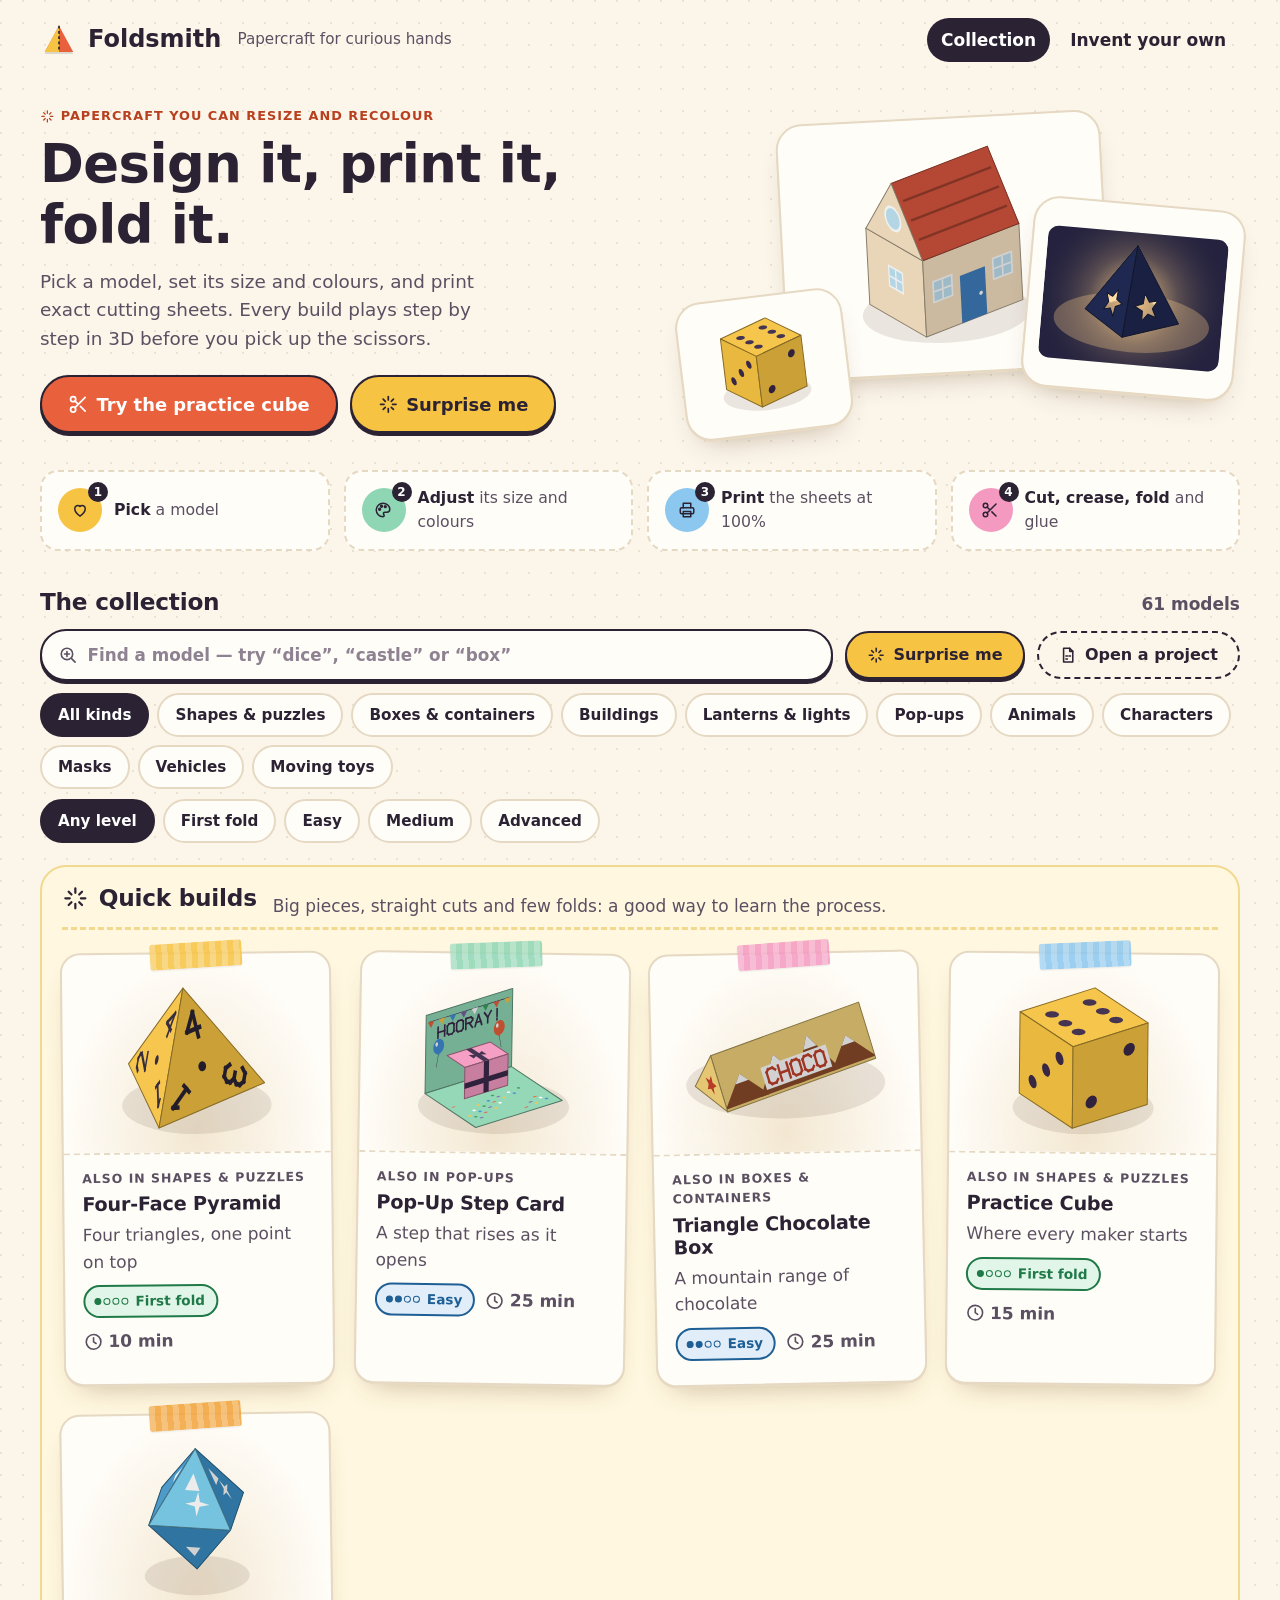
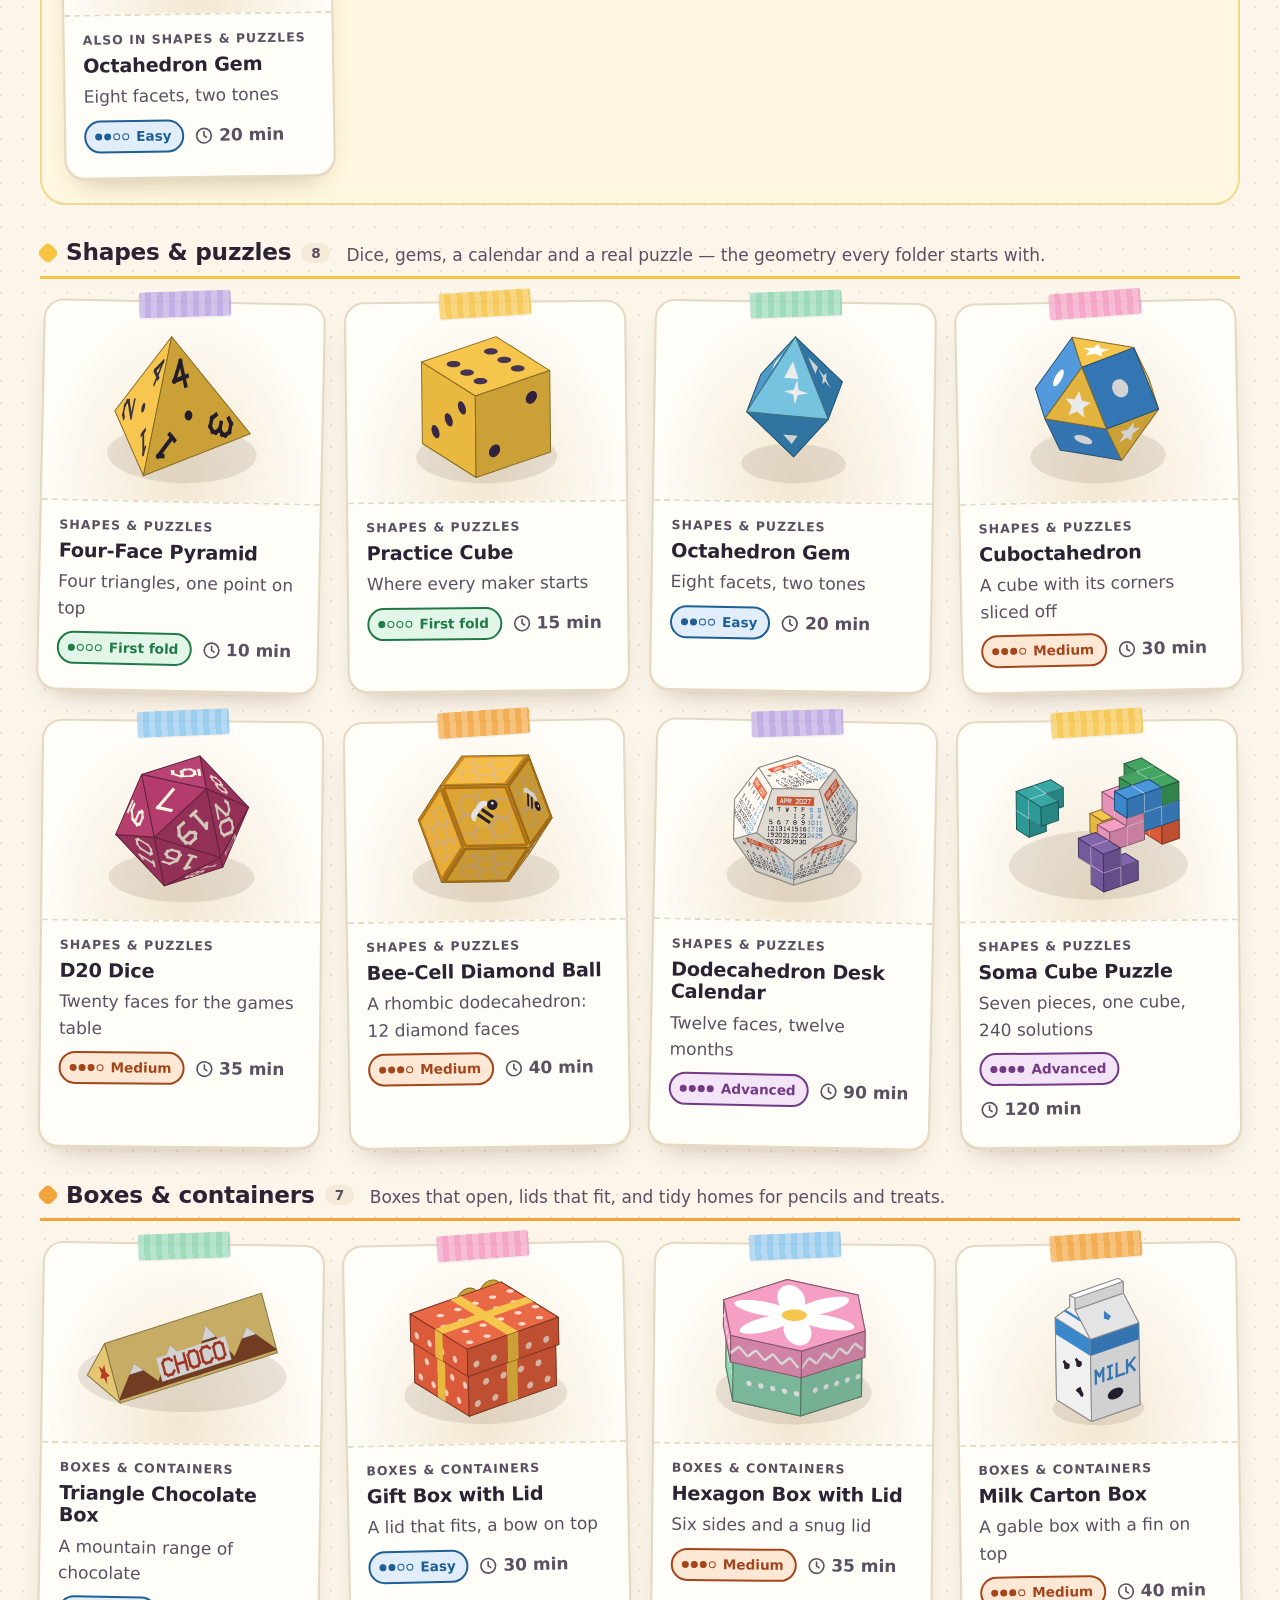
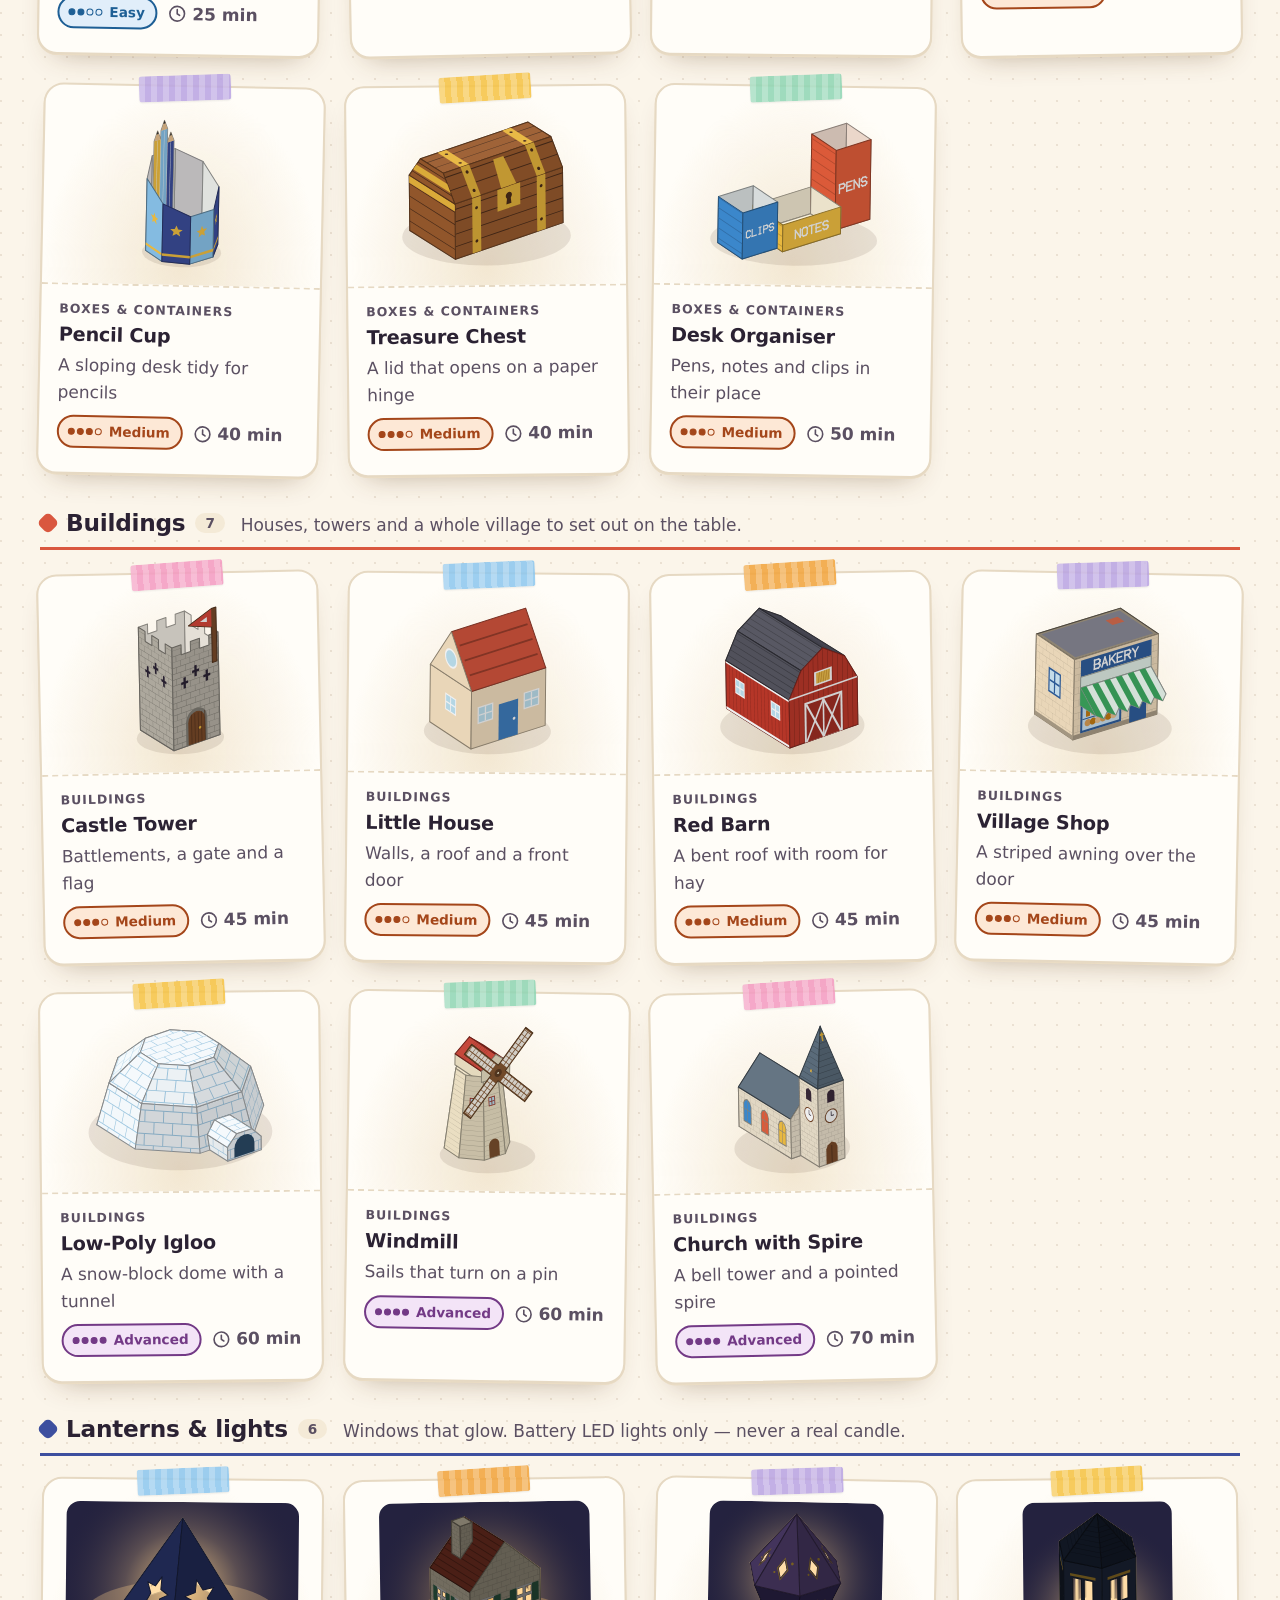
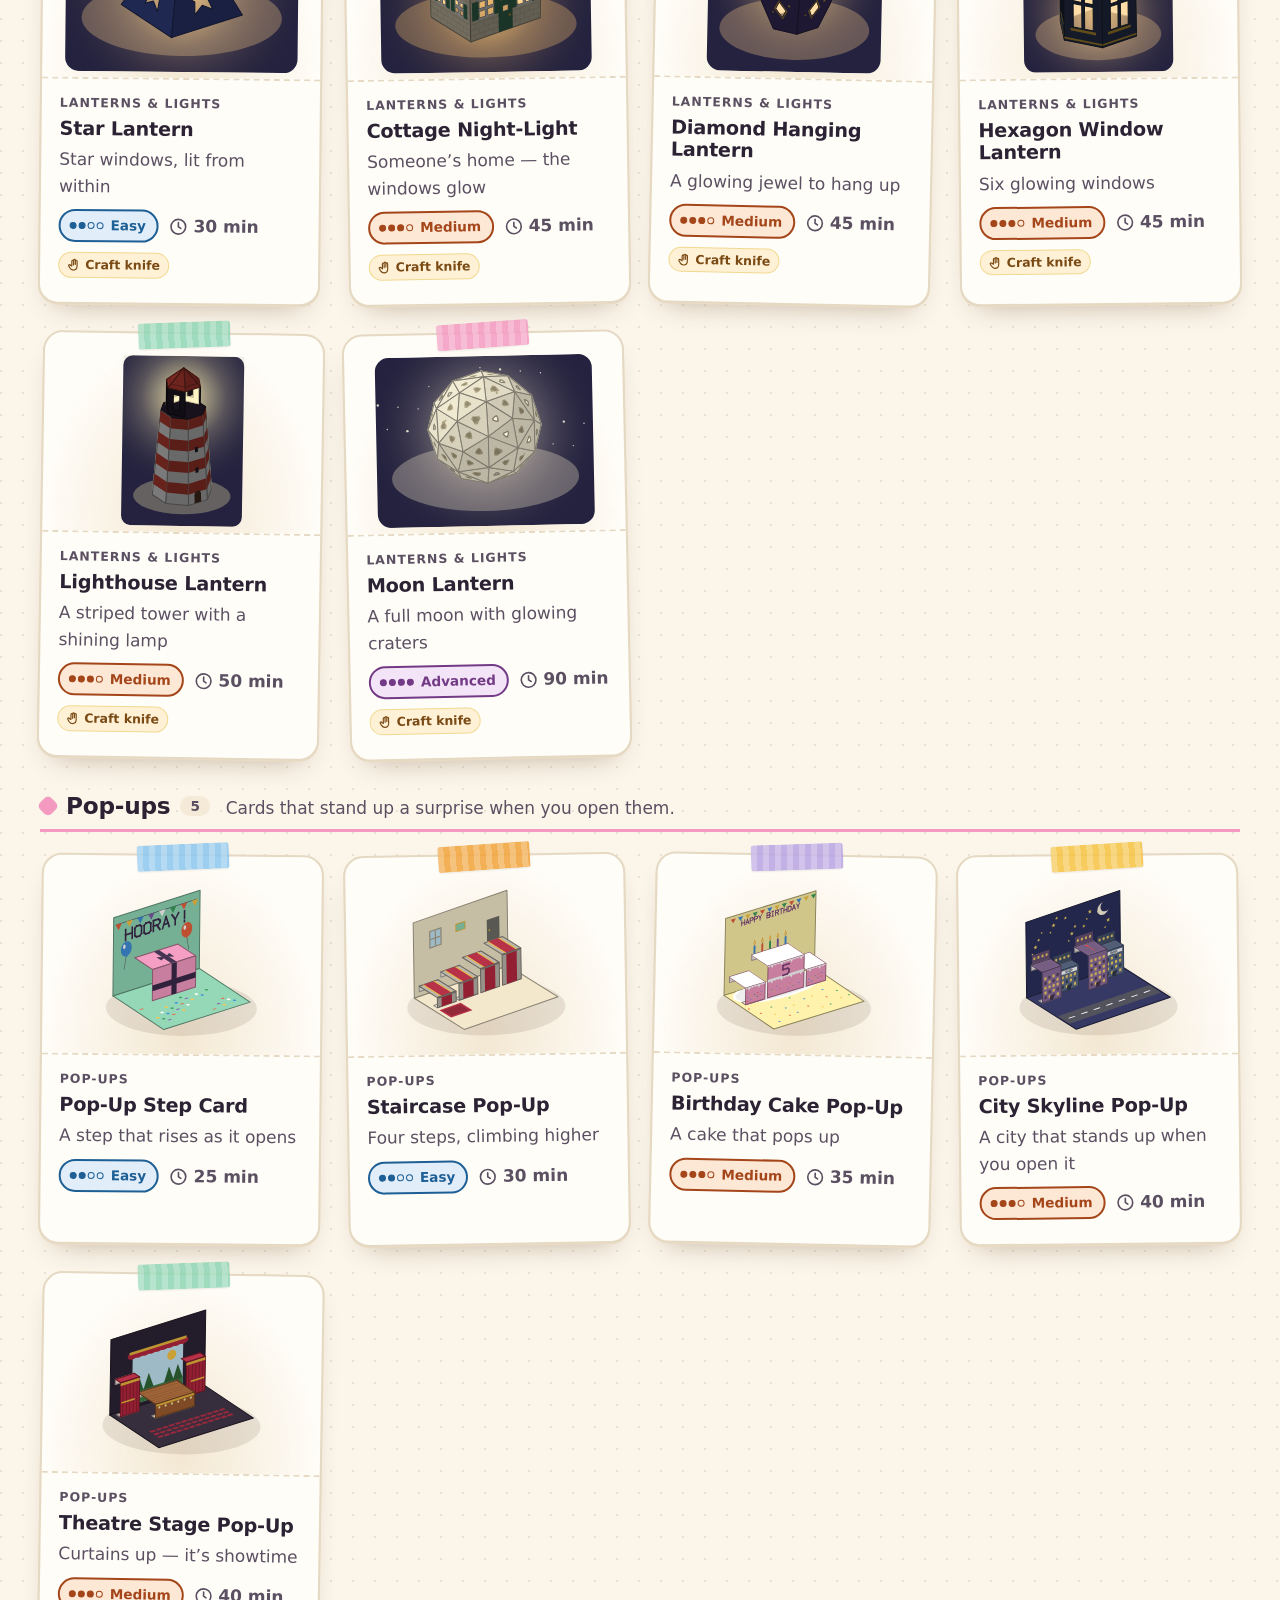
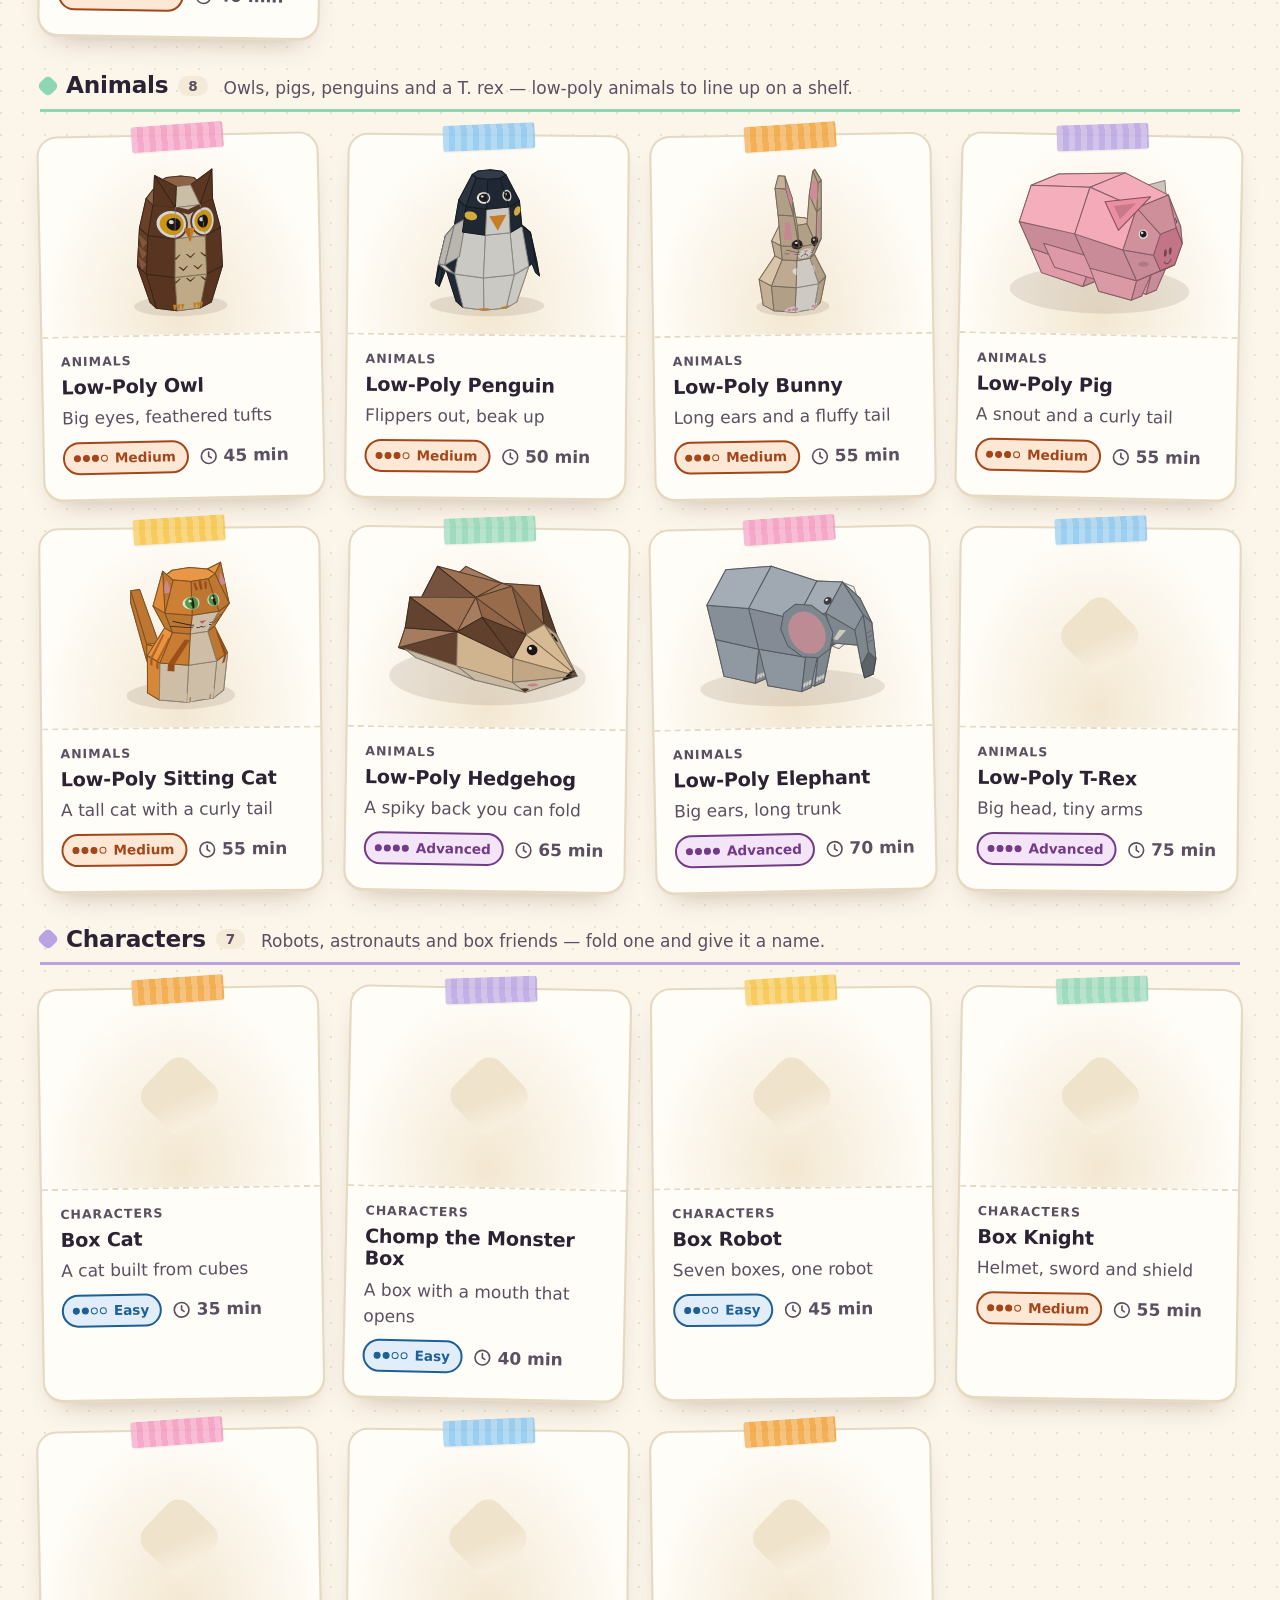
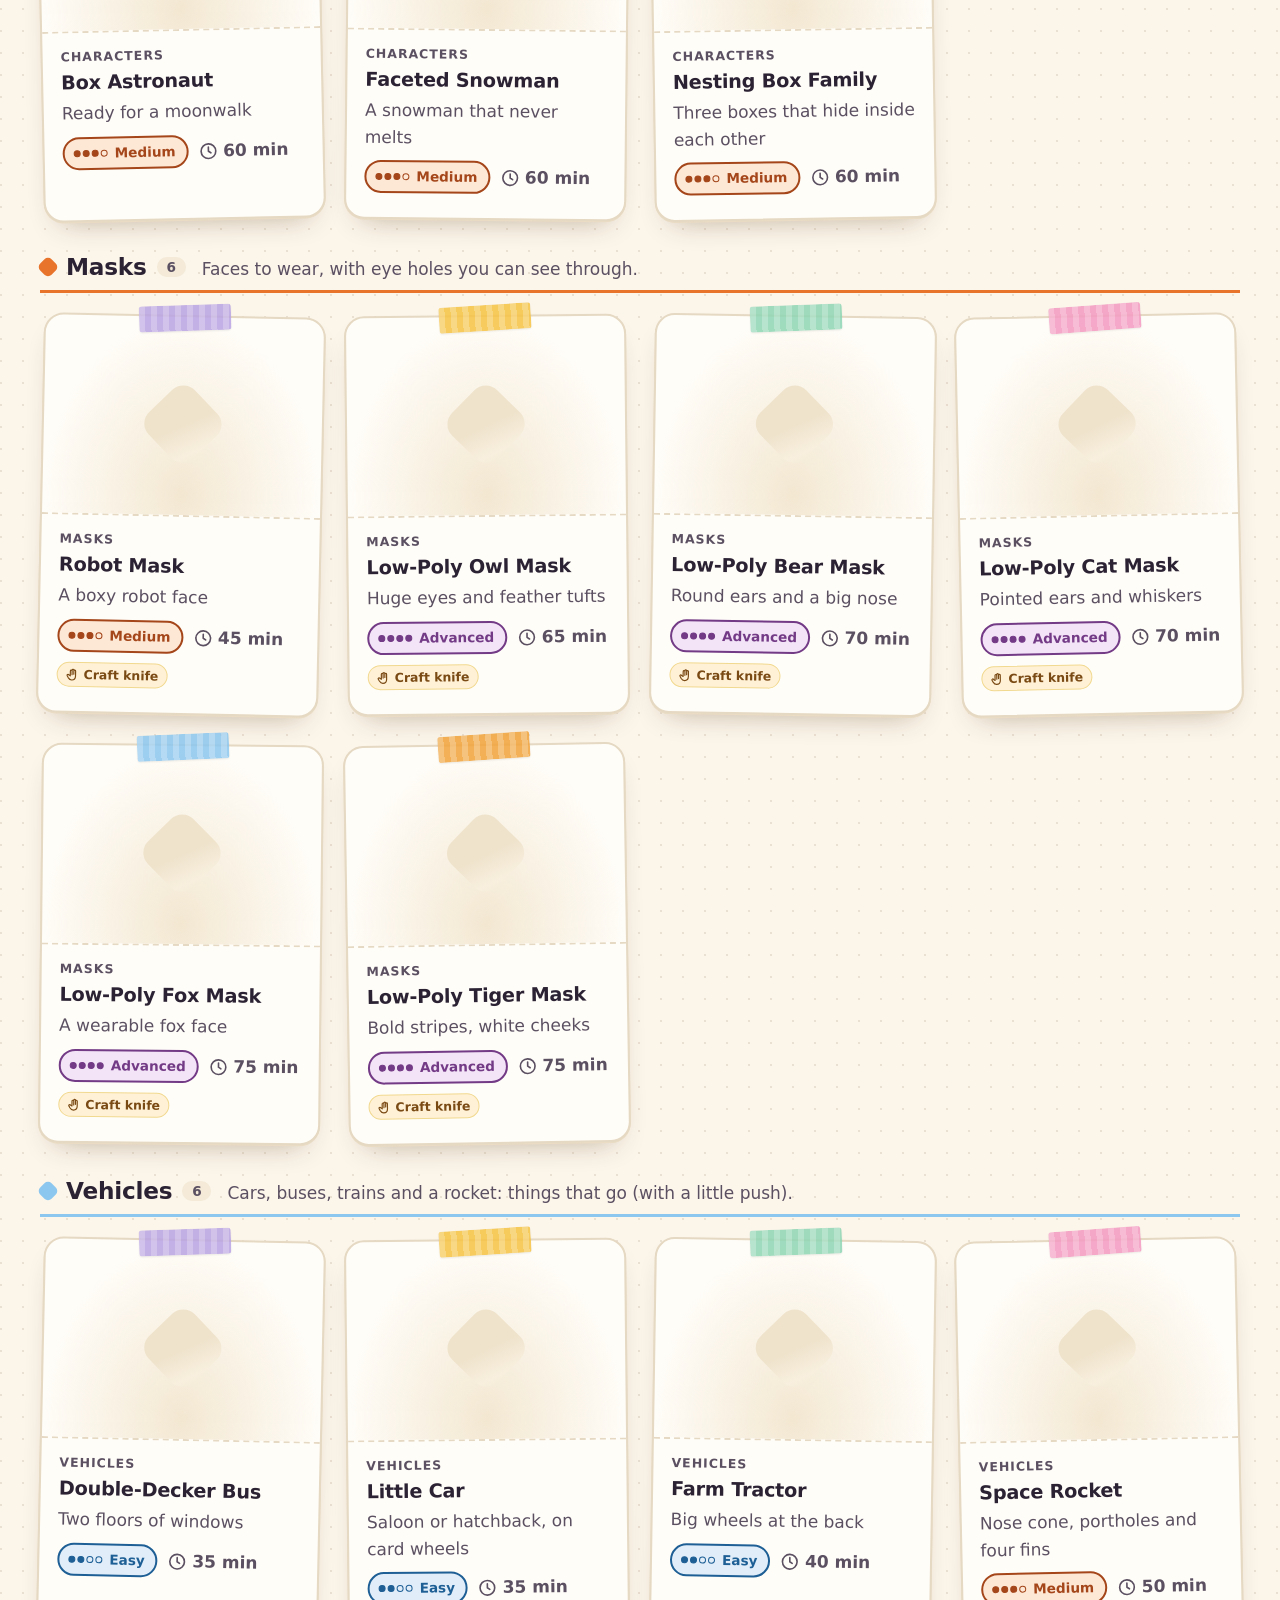
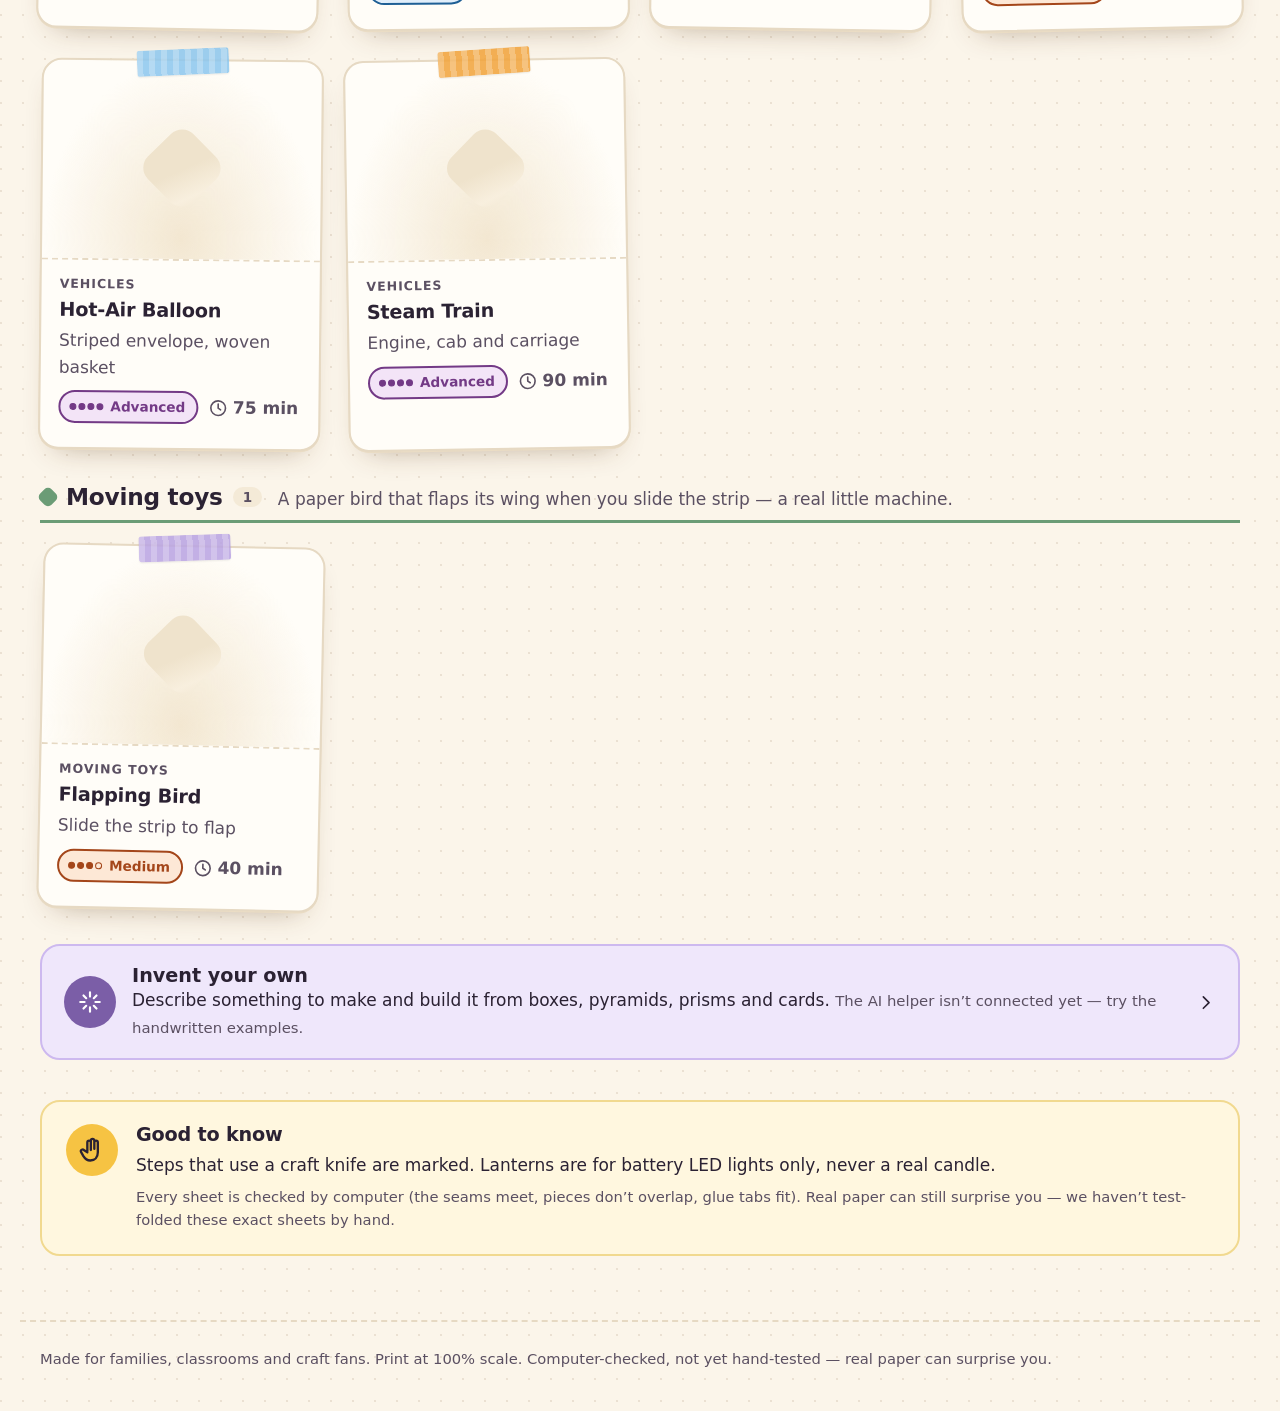
==== foldsmith/index.html @ 287472f6 "[Codex] Publish studio site (status refresh) 2026-09-26T07:10Z Built static files only: hub, read-on" ====
<!doctype html>
<html lang="en">
  <head>
    <meta charset="utf-8" />
    <meta name="viewport" content="width=device-width, initial-scale=1" />
    <meta name="description" content="Foldsmith: pick a papercraft model, make it yours, watch it fold up in 3D, then print, cut, fold and glue." />
    <meta name="theme-color" content="#fbf5ea" />
    <title>Foldsmith · Papercraft for curious hands</title>
    <link rel="icon" href="data:image/svg+xml,%3Csvg xmlns='http://www.w3.org/2000/svg' viewBox='0 0 32 32'%3E%3Cpath d='M4 26 16 4l12 22z' fill='%23e8603c'/%3E%3Cpath d='M16 4v22L4 26z' fill='%23f6c343'/%3E%3C/svg%3E" />
    <script type="module" crossorigin src="./assets/index-DP_TNp-_.js"></script>
    <link rel="stylesheet" crossorigin href="./assets/index-CxnnfFWY.css">
  </head>
  <body>
    <a class="skip-link" href="#main">Skip to content</a>
    <header class="site-header">
      <a class="brand" href="#/" aria-label="Foldsmith home">
        <svg class="brand-mark" viewBox="0 0 32 32" aria-hidden="true"><path d="M4 26 16 4l12 22z" fill="#e8603c"/><path d="M16 4v22L4 26z" fill="#f6c343"/><path d="M16 4v22" stroke="#2b2233" stroke-width="1.4" stroke-dasharray="2.4 2"/></svg>
        <span>Foldsmith</span>
      </a>
      <p class="brand-tag">Papercraft for curious hands</p>
      <nav class="site-nav" aria-label="Main">
        <a href="#/">Collection</a>
        <a href="#/design">Invent your own</a>
      </nav>
    </header>
    <div id="app"></div>
    <footer class="site-footer">
      <p>Made for families, classrooms and craft fans. Print at 100% scale. Computer-checked, not yet hand-tested — real paper can surprise you.</p>
    </footer>
  </body>
</html>
---- foldsmith/assets/index-CxnnfFWY.css ----
:root{--paper: #fbf5ea;--paper-2: #f4ead7;--card: #fffdf8;--ink: #2b2233;--ink-soft: #5b5062;--line: #e6d9c3;--tomato: #e8603c;--tomato-ink: #b8401f;--sun: #f6c343;--mint: #8fd6b4;--sky: #8cc7ef;--grape: #7b5ea7;--mat: #3f8a6c;--radius: 20px;--shadow: 0 1px 0 #eadcc4, 0 14px 30px -18px rgba(90, 55, 20, .45);--display: "Nunito", "Baloo 2", "Fredoka", ui-rounded, "Segoe UI Rounded", "Arial Rounded MT Bold", "Ubuntu", "Segoe UI", system-ui, sans-serif;--body: "Nunito", ui-rounded, "Segoe UI", "Ubuntu", "Lato", system-ui, sans-serif;color-scheme:light}*{box-sizing:border-box}html{-webkit-text-size-adjust:100%}body{margin:0;font-family:var(--body);font-size:17px;line-height:1.55;color:var(--ink);background-color:var(--paper);background-image:radial-gradient(circle at 1px 1px,rgba(120,90,50,.13) 1px,transparent 0);background-size:22px 22px}h1,h2,h3{font-family:var(--display);line-height:1.15;margin:0;letter-spacing:-.01em}h1{font-size:clamp(2rem,4.6vw,3.3rem);font-weight:900}h2{font-size:1.45rem;font-weight:800}h3{font-size:1.2rem;font-weight:800}p{margin:0}a{color:var(--tomato-ink)}.icon{width:1.15em;height:1.15em;flex:none;vertical-align:-.2em}.sr-only{position:absolute;width:1px;height:1px;overflow:hidden;clip:rect(0 0 0 0);white-space:nowrap}:focus-visible{outline:3px solid var(--tomato);outline-offset:3px;border-radius:10px}h1:focus{outline:none}.skip-link{position:absolute;left:12px;top:-60px;background:var(--ink);color:#fff;padding:10px 16px;border-radius:12px;z-index:10}.skip-link:focus{top:12px}.site-header{display:flex;align-items:center;gap:16px;max-width:1240px;margin:0 auto;padding:18px 20px 6px}.brand{display:inline-flex;align-items:center;gap:10px;font-family:var(--display);font-weight:900;font-size:1.5rem;color:var(--ink);text-decoration:none}.brand-mark{width:38px;height:38px;filter:drop-shadow(0 2px 0 rgba(0,0,0,.12));transition:transform .3s}.brand:hover .brand-mark{transform:rotate(-8deg)}.brand-tag{color:var(--ink-soft);font-size:.95rem}.site-footer{max-width:1240px;margin:40px auto 0;padding:26px 20px 40px;color:var(--ink-soft);font-size:.92rem;border-top:2px dashed var(--line)}main{max-width:1240px;margin:0 auto;padding:8px 20px 24px}.eyebrow{display:inline-flex;align-items:center;gap:6px;font-weight:800;color:var(--tomato-ink);text-transform:uppercase;letter-spacing:.08em;font-size:.8rem;margin-bottom:8px}.lede{font-size:1.15rem;color:var(--ink-soft);max-width:40ch;margin-top:12px}.button{display:inline-flex;align-items:center;justify-content:center;gap:8px;min-height:48px;padding:10px 20px;border-radius:999px;border:2px solid var(--ink);background:var(--card);color:var(--ink);font:800 1rem var(--display);text-decoration:none;cursor:pointer;box-shadow:0 3px 0 var(--ink);transition:transform .12s,box-shadow .12s,background .2s}.button:hover:not(:disabled){transform:translateY(-1px);box-shadow:0 4px 0 var(--ink)}.button:active:not(:disabled){transform:translateY(2px);box-shadow:0 1px 0 var(--ink)}.button.primary{background:var(--tomato);color:#fff}.button.big{min-height:58px;padding:12px 26px;font-size:1.12rem;margin-top:22px}.button.small{min-height:40px;padding:6px 14px;font-size:.9rem;box-shadow:0 2px 0 var(--ink)}.button.ghost{border-style:dashed;box-shadow:none;background:transparent}.button:disabled{opacity:.5;cursor:not-allowed;box-shadow:none}.round{width:48px;height:48px;border-radius:50%;border:2px solid var(--ink);background:var(--card);color:var(--ink);display:inline-grid;place-items:center;cursor:pointer;box-shadow:0 2px 0 var(--ink)}.round .icon{width:22px;height:22px}.round:hover{background:#fff5dc}.pill-btn{min-height:48px;padding:8px 16px;border-radius:999px;border:2px solid var(--ink);background:var(--sun);font:800 .95rem var(--display);color:var(--ink);display:inline-flex;gap:8px;align-items:center;cursor:pointer;box-shadow:0 2px 0 var(--ink)}.pill-btn[aria-pressed=true]{background:#2b2848;color:#ffe39a;border-color:#ffe39a;box-shadow:0 0 18px #ffd27899}.badge{display:inline-flex;align-items:center;gap:7px;padding:4px 11px 4px 9px;border-radius:999px;font-weight:800;font-size:.85rem;border:2px solid currentColor;background:#fff}.badge .dots{display:inline-flex;gap:2px}.badge .dots i{width:7px;height:7px;border-radius:50%;border:1.5px solid currentColor}.badge .dots i.on{background:currentColor}.diff-first-fold{color:#1f7a48;background:#e2f5e9}.diff-easy{color:#1e5f95;background:#e1eefa}.diff-medium{color:#a4461a;background:#fde8d6}.diff-hard{color:#733a86;background:#f3e4f7}.tag{display:inline-block;padding:2px 10px;border-radius:999px;background:var(--sun);font-weight:800;font-size:.8rem}.hero{display:grid;grid-template-columns:1.1fr 1fr;gap:24px;align-items:center;padding:28px 0 10px}.hero-art{position:relative;height:330px}.hero-thumb{position:absolute;background:var(--card);border-radius:26px;box-shadow:var(--shadow);padding:14px;border:2px solid var(--line)}.hero-thumb svg{width:100%;height:100%;display:block}.hero-thumb.a{width:58%;height:78%;left:18%;top:4%;transform:rotate(-3deg);z-index:2}.hero-thumb.b{width:38%;height:58%;right:0;top:30%;transform:rotate(5deg);z-index:3}.hero-thumb.c{width:30%;height:42%;left:0;bottom:0;transform:rotate(-7deg);z-index:3}@media(hover:hover)and (prefers-reduced-motion:no-preference){.hero-thumb{transition:transform .4s cubic-bezier(.3,1.6,.5,1)}.hero-art:hover .hero-thumb.a{transform:rotate(-1deg) translateY(-6px)}.hero-art:hover .hero-thumb.b{transform:rotate(9deg) translateY(-4px)}.hero-art:hover .hero-thumb.c{transform:rotate(-11deg) translateY(-4px)}}.how{list-style:none;display:grid;grid-template-columns:repeat(4,1fr);gap:14px;padding:0;margin:26px 0 38px;counter-reset:how}.how li{counter-increment:how;display:flex;align-items:center;gap:12px;background:var(--card);border:2px dashed var(--line);border-radius:18px;padding:14px 16px;font-size:.98rem;color:var(--ink-soft)}.how b{color:var(--ink);font-family:var(--display)}.how-icon{display:grid;place-items:center;width:44px;height:44px;border-radius:50%;background:var(--sun);color:var(--ink);flex:none;position:relative}.how-icon:after{content:counter(how);position:absolute;top:-6px;right:-6px;width:20px;height:20px;border-radius:50%;background:var(--ink);color:#fff;font:800 .75rem/20px var(--display);text-align:center}.how li:nth-child(2) .how-icon{background:var(--mint)}.how li:nth-child(3) .how-icon{background:var(--sky)}.how li:nth-child(4) .how-icon{background:#f49ac1}.models-head{display:flex;align-items:baseline;justify-content:space-between;gap:12px;margin-bottom:12px}.count{color:var(--ink-soft);font-weight:700}.filters{display:grid;gap:10px;margin-bottom:22px}.chip-row{display:flex;flex-wrap:wrap;gap:8px}.chip{min-height:44px;padding:8px 16px;border-radius:999px;border:2px solid var(--line);background:var(--card);color:var(--ink);font:700 .95rem var(--body);cursor:pointer}.chip:hover{border-color:var(--ink-soft)}.chip.on{background:var(--ink);border-color:var(--ink);color:#fff}.grid{list-style:none;padding:0;margin:0;display:grid;grid-template-columns:repeat(auto-fill,minmax(260px,1fr));gap:28px 24px}.empty{grid-column:1 / -1;padding:30px;text-align:center;color:var(--ink-soft);background:var(--card);border-radius:var(--radius);border:2px dashed var(--line)}.model-card{position:relative;display:flex;flex-direction:column;height:100%;background:var(--card);border-radius:var(--radius);border:2px solid var(--line);box-shadow:var(--shadow);color:inherit;text-decoration:none;transform:rotate(var(--tilt, 0deg));transition:transform .25s cubic-bezier(.3,1.5,.5,1),box-shadow .25s}.model-card:hover,.model-card:focus-visible{transform:rotate(0) translateY(-6px);box-shadow:0 1px #eadcc4,0 22px 36px -18px #5a371480}.tape{position:absolute;top:-12px;left:50%;width:92px;height:26px;transform:translate(-50%) rotate(-3deg);background:var(--tape);opacity:.85;border-radius:3px;box-shadow:0 1px 2px #00000014;background-image:repeating-linear-gradient(90deg,rgba(255,255,255,.25) 0 6px,transparent 6px 12px)}.thumb{height:200px;padding:22px 18px 6px;border-bottom:2px dashed var(--line);background:radial-gradient(ellipse at 50% 90%,#f3e7d1 0,transparent 70%);border-radius:var(--radius) var(--radius) 0 0}.thumb svg{width:100%;height:100%;display:block}.card-body{padding:14px 18px 18px;display:grid;gap:6px}.family{font-size:.78rem;font-weight:800;text-transform:uppercase;letter-spacing:.08em;color:var(--ink-soft)}.tagline{color:var(--ink-soft)}.meta{display:flex;flex-wrap:wrap;align-items:center;gap:10px;margin-top:4px}.minutes{display:inline-flex;align-items:center;gap:5px;font-weight:700;color:var(--ink-soft)}.facts{font-size:.85rem;color:var(--ink-soft)}.ribbon{position:absolute;top:14px;right:-8px;display:inline-flex;gap:6px;align-items:center;background:var(--grape);color:#fff;font:800 .8rem var(--display);padding:6px 12px;border-radius:8px 0 0 8px;box-shadow:0 3px #563f7b}.ribbon:after{content:"";position:absolute;right:0;bottom:-8px;border-left:8px solid #3e2c5a;border-bottom:8px solid transparent}.model-card.is-soon .thumb{filter:saturate(.8)}.safety,.maker-notes{display:flex;gap:18px;align-items:flex-start;margin-top:40px;padding:22px 24px;background:#fff7df;border:2px solid #f1d98f;border-radius:var(--radius)}.safety h2,.maker-notes h2{font-size:1.2rem;margin-bottom:6px}.safety p+p,.maker-notes p+p{margin-top:8px}.safety-icon,.note-icon{display:grid;place-items:center;width:52px;height:52px;border-radius:50%;background:var(--sun);flex:none}.safety-icon .icon,.note-icon .icon{width:28px;height:28px}.fine{font-size:.92rem;color:var(--ink-soft)}.crumbs{margin:6px 0 10px}.back-link{display:inline-flex;align-items:center;gap:6px;min-height:44px;font-weight:800;color:var(--ink);text-decoration:none;padding:6px 14px 6px 8px;border-radius:999px}.back-link:hover{background:var(--paper-2)}.model-head{margin-bottom:16px}.model-page h1{font-size:clamp(1.9rem,3.6vw,2.7rem)}.model-page .lede{font-size:1.05rem;margin-top:8px}.model-head .lede{max-width:62ch}.facts{list-style:none}.model-head .facts{display:flex;flex-wrap:wrap;gap:10px 18px;padding:0;margin:14px 0 0;align-items:center}.fact{display:inline-flex;align-items:center;gap:6px;font-weight:700;color:var(--ink-soft);font-size:.95rem}.soon-banner{display:flex;gap:14px;align-items:flex-start;padding:16px 20px;border-radius:16px;background:#efe7fb;border:2px solid #cdb9ef;margin-bottom:18px}.soon-banner .icon{width:28px;height:28px;color:var(--grape)}.workbench{display:grid;grid-template-columns:minmax(0,1.65fr) minmax(300px,1fr);gap:22px;align-items:start}.stage-card{background:var(--card);border-radius:26px;border:2px solid var(--line);box-shadow:var(--shadow);overflow:hidden}.stage{position:relative;height:clamp(300px,40vw,440px);background:radial-gradient(ellipse at 50% 30%,#fff6e4,#f3e3c6 70%,#ead6b2);transition:background .6s}.stage canvas{position:absolute;inset:0;width:100%;height:100%;display:block;opacity:0;transition:opacity .4s;cursor:grab;touch-action:none}.stage.ready canvas{opacity:1}.stage canvas:active{cursor:grabbing}.stage.is-night{background:radial-gradient(ellipse at 50% 40%,#33305a,#1a1830 75%)}.stage-art{position:absolute;inset:20px;display:grid;place-items:center}.stage-art svg{width:100%;height:100%}.stage-note{position:absolute;bottom:10px;left:0;right:0;text-align:center;font-size:.9rem;color:var(--ink-soft)}.stage-tools{position:absolute;top:14px;right:14px;display:flex;flex-wrap:wrap;gap:8px;justify-content:flex-end;z-index:2;max-width:calc(100% - 28px)}.assembly{display:flex;align-items:center;gap:16px;padding:16px 20px 14px;border-top:2px dashed var(--line)}.round.play{width:58px;height:58px;background:var(--tomato);color:#fff}.round.play .icon{width:24px;height:24px}.assembly-track{flex:1;min-width:0}.assembly-label{display:flex;justify-content:space-between;gap:10px;font:800 1.05rem var(--display)}#progress-words{color:var(--tomato-ink);font-size:.95rem}.range-ends{display:flex;justify-content:space-between;font-size:.8rem;color:var(--ink-soft);font-weight:700}input[type=range]{-webkit-appearance:none;appearance:none;width:100%;height:34px;background:transparent;margin:2px 0;cursor:pointer}input[type=range]::-webkit-slider-runnable-track{height:12px;border-radius:999px;background:repeating-linear-gradient(90deg,#eadcc4 0 8px,#f4ead7 8px 12px);border:2px solid #d8c7a8}input[type=range]::-moz-range-track{height:12px;border-radius:999px;background:#eadcc4;border:2px solid #d8c7a8}input[type=range]::-webkit-slider-thumb{-webkit-appearance:none;width:30px;height:30px;margin-top:-11px;border-radius:50%;background:var(--sun);border:3px solid var(--ink);box-shadow:0 2px 0 var(--ink)}input[type=range]::-moz-range-thumb{width:26px;height:26px;border-radius:50%;background:var(--sun);border:3px solid var(--ink)}input[type=range]:focus-visible{outline:none}input[type=range]:focus-visible::-webkit-slider-thumb{box-shadow:0 0 0 4px #e8603c73}input[type=range]:focus-visible::-moz-range-thumb{box-shadow:0 0 0 4px #e8603c73}.panel{background:var(--card);border:2px solid var(--line);border-radius:26px;padding:20px 20px 22px;box-shadow:var(--shadow)}.panel h2{display:flex;align-items:center;gap:8px;margin-bottom:8px}.field{border:0;padding:0;margin:0}.field+.field,.field+.button{margin-top:16px}.field legend,.field-head label{font-weight:800;font-family:var(--display);padding:0;display:inline-flex;align-items:center;gap:6px}.field-head{display:flex;justify-content:space-between;align-items:baseline}.field-head output{font:900 1.1rem var(--display);color:var(--tomato-ink);background:#fff1e8;padding:0 10px;border-radius:999px}.slider-row{display:flex;align-items:center;gap:8px}.step-btn{width:40px;height:40px;flex:none;border-radius:50%;border:2px solid var(--ink);background:var(--card);font:900 1.3rem/1 var(--display);color:var(--ink);cursor:pointer}.step-btn:hover{background:#fff5dc}.help{font-size:.88rem;color:var(--ink-soft)}.seg{display:flex;flex-wrap:wrap;gap:8px;margin-top:6px}.seg.stack{flex-direction:column}.seg-opt{position:relative}.seg-opt input{position:absolute;opacity:0;inset:0;cursor:pointer;margin:0}.seg-opt span{display:inline-flex;flex-direction:column;justify-content:center;min-height:44px;padding:8px 16px;border-radius:14px;border:2px solid var(--line);background:var(--card);font-weight:800;cursor:pointer}.seg-opt small{font-weight:600;color:var(--ink-soft);font-size:.8rem}.seg-opt input:checked+span{background:var(--ink);border-color:var(--ink);color:#fff}.seg-opt input:checked+span small{color:#e8dff0}.seg-opt input:focus-visible+span{outline:3px solid var(--tomato);outline-offset:2px}.seg-opt.is-disabled span{opacity:.55;border-style:dashed;cursor:not-allowed}.palettes{display:grid;grid-template-columns:repeat(auto-fill,minmax(118px,1fr));gap:8px;margin-top:8px}.palette{display:flex;align-items:center;gap:8px;min-height:48px;padding:6px 10px;border-radius:14px;border:2px solid var(--line);background:var(--card);font:800 .92rem var(--body);color:var(--ink);cursor:pointer;text-align:left}.palette.on{border-color:var(--ink);box-shadow:0 2px 0 var(--ink)}.swatches{display:inline-flex}.swatches i{width:18px;height:26px;border:1.5px solid rgba(0,0,0,.25);margin-left:-5px;border-radius:6px}.swatches i:first-child{margin-left:0}.roles{display:flex;flex-wrap:wrap;gap:10px;margin-top:12px}.role{display:inline-flex;align-items:center;gap:6px;font-size:.9rem;font-weight:700;color:var(--ink-soft)}.role input[type=color]{width:44px;height:44px;padding:3px;border-radius:12px;border:2px solid var(--line);background:var(--card);cursor:pointer}.reset{margin-top:18px;width:100%}.status{min-height:1.5em;margin-top:12px;font-weight:700;color:var(--mat)}.section-head{display:flex;align-items:center;gap:12px;margin:44px 0 16px}.section-head h2{display:flex;align-items:center;gap:10px}.kit-list{color:var(--ink-soft)}.sheet-layout{display:grid;grid-template-columns:minmax(0,1.4fr) minmax(260px,1fr);gap:24px;align-items:start}.sheet-frame{position:relative;background:#d9ccb4;border-radius:22px;padding:22px;box-shadow:inset 0 2px 8px #00000014}.sheet-svg{display:block;width:100%;height:auto;max-height:720px;filter:drop-shadow(0 6px 12px rgba(80,50,20,.22))}.sheet-svg .page{fill:#fffefb}.sheet-svg .page.too-big{fill:#fffefb;stroke:#e8603c;stroke-width:1;stroke-dasharray:4 3}.sheet-svg .margin{fill:none;stroke:#e7ddcb;stroke-width:.4;stroke-dasharray:2 2}.sheet-svg .cut{stroke:#2b2233;stroke-width:.45;fill:none;stroke-linejoin:round}.sheet-svg .mountain{stroke:#b8452f;stroke-width:.4;stroke-dasharray:5 1 .5 1 .5 1;fill:none}.sheet-svg .valley{stroke:#2f5f9e;stroke-width:.4;stroke-dasharray:1.5 1.5;fill:none}.sheet-svg .tab{stroke:none}.sheet-svg .glue-patch{fill:#ffffff80;stroke:#9a8a70;stroke-width:.3;stroke-dasharray:1 1}.sheet-svg .seam text{font:800 3.3px var(--display);fill:#2b2233}.sheet-svg .scalebar path{stroke:#2b2233;stroke-width:.35;fill:none}.sheet-svg .scalebar text{font:700 3px var(--body);fill:#5b5062}.preview-stamp{position:absolute;top:14px;left:14px;transform:rotate(-6deg);font:900 .85rem var(--display);letter-spacing:.12em;text-transform:uppercase;color:var(--tomato-ink);border:2.5px solid var(--tomato-ink);padding:2px 10px;border-radius:8px;background:#ffffffbf}.legend{list-style:none;padding:0;margin:18px 0 0;display:grid;gap:8px;font-size:.93rem}.legend li{display:flex;align-items:center;gap:10px}.legend svg{width:44px;height:10px;flex:none}.legend .cut{stroke:#2b2233;stroke-width:2.2}.legend .mountain{stroke:#b8452f;stroke-width:2;stroke-dasharray:15 3 1.5 3 1.5 3}.legend .valley{stroke:#2f5f9e;stroke-width:2;stroke-dasharray:4.5 4.5}.seam-chip{display:inline-block;min-width:2.4em;text-align:center;padding:1px 8px;border-radius:999px;border:2px solid #b9a78f;background:#fffdf8;font:800 .85rem var(--display)}.sheet-note{display:flex;gap:8px;margin-top:14px;color:var(--ink-soft)}.checks,.issues{list-style:none;padding:0;margin:18px 0 0;display:grid;gap:8px}.checks li,.issues li{display:flex;gap:10px;align-items:flex-start;padding:10px 14px;border-radius:14px;background:var(--card);border:2px solid var(--line)}.checks li.ok .icon{color:#1f7a48}.checks li.bad,.issues li.error{border-color:#f0b2a0;background:#fff1ec}.checks li.honest{color:var(--ink-soft);border-style:dashed}.print-bar{display:flex;flex-wrap:wrap;gap:12px;align-items:center;margin-top:20px;padding:18px;border-radius:20px;background:var(--paper-2)}.export-why{flex-basis:100%;color:var(--ink-soft);font-size:.95rem}.sheet-soon{display:flex;gap:14px;align-items:center;padding:26px;border-radius:20px;border:2px dashed #cdb9ef;background:#f7f2fd;color:var(--ink-soft)}.sheet-soon .icon{width:30px;height:30px;color:var(--grape)}.steps{list-style:none;padding:0;margin:0;display:grid;gap:16px}.step{display:grid;grid-template-columns:200px minmax(0,1fr);gap:20px;align-items:center;background:var(--card);border:2px solid var(--line);border-radius:22px;padding:14px 20px 14px 14px}.step-art{height:160px;border-radius:16px;background:radial-gradient(ellipse at 50% 85%,#efe1c6 0,#faf3e6 70%);display:grid;place-items:center;padding:8px;overflow:hidden}.step-art svg{width:100%;height:100%}.step-art>.mini-sheet,.step-art>svg,.step-art>.step-pic,.step-pic>svg{width:100%;height:100%}.mini-sheet svg{width:100%;height:100%;max-height:none;filter:none;display:block}.step-placeholder{color:#cdb9ef}.step-placeholder .icon{width:64px;height:64px}.step-kicker{display:flex;flex-wrap:wrap;align-items:center;gap:10px;margin-bottom:6px}.step-num{display:grid;place-items:center;width:38px;height:38px;border-radius:50%;background:var(--ink);color:#fff;font:900 1.1rem var(--display)}.step-action{display:inline-flex;align-items:center;gap:6px;font:800 1.05rem var(--display)}.step[data-action=cut] .step-action{color:#a4461a}.step[data-action=glue] .step-action{color:#1e5f95}.step[data-action=check] .step-action{color:#1f7a48}.blade{display:inline-flex;align-items:center;gap:5px;padding:3px 10px;border-radius:999px;background:var(--sun);font-weight:800;font-size:.82rem}.step-text{font-size:1.06rem}.step-seams{display:flex;flex-wrap:wrap;align-items:center;gap:6px;margin-top:8px;font-size:.9rem;color:var(--ink-soft)}.play-step{margin-top:10px}.step-safety{display:block;margin-top:6px;font-size:.9rem;color:var(--ink-soft)}.step.is-current{border-color:var(--tomato);box-shadow:0 0 0 3px #fbd7c9}.step-nav{display:flex;align-items:center;gap:6px;flex:none}.round.nav{width:42px;height:42px}.step-ticks{list-style:none;position:relative;height:12px;margin:4px 0 0;padding:0}.step-ticks .tick{position:absolute;top:2px;height:8px;border-radius:4px;background:var(--line);box-shadow:inset -2px 0 0 var(--card);cursor:pointer}.step-ticks .tick:hover{background:#f1c9b5}.step-ticks .tick.is-current{background:var(--tomato)}.now-step{margin:8px 0 0;min-height:2.9em;font-size:.95rem;color:var(--ink-soft);line-height:1.45}.now-step b{color:var(--ink);margin-right:6px;font-family:var(--display)}@media(max-width:960px){.workbench,.sheet-layout,.hero{grid-template-columns:1fr}.hero-art{height:260px}.how{grid-template-columns:repeat(2,1fr)}}@media(max-width:560px){body{font-size:16px}main{padding:6px 14px 20px}.site-header{padding:14px 14px 4px}.brand-tag{display:none}.how{grid-template-columns:1fr}.hero-art{height:210px}.grid{grid-template-columns:1fr}.step{grid-template-columns:1fr;padding:12px}.step-art{height:180px}.stage{height:340px}.stage-tools .round{width:44px;height:44px}.assembly{padding:12px 14px}.sheet-frame{padding:12px}.safety,.maker-notes{flex-direction:column}}@media(prefers-reduced-motion:reduce){*,*:before,*:after{transition:none!important;animation:none!important;scroll-behavior:auto!important}.model-card{transform:none}}.sheet-main{min-width:0}.sheets{display:grid;grid-template-columns:repeat(auto-fill,minmax(240px,1fr));gap:18px;background:#d9ccb4;border-radius:22px;padding:20px;box-shadow:inset 0 2px 8px #00000014}.sheet-page{margin:0}.sheet-paper{background:#fff;box-shadow:0 8px 18px -8px #50321473;transform:rotate(-.6deg)}.sheet-page:nth-child(2n) .sheet-paper{transform:rotate(.7deg)}.sheet-paper svg{display:block;width:100%;height:auto}.sheet-page figcaption{text-align:center;font-weight:800;font-family:var(--display);margin-top:8px;color:#5b4636}.sheet-frame.too-big .sheet-svg .page{stroke:var(--tomato);stroke-width:1;stroke-dasharray:4 3}.issues-box{margin-top:18px;padding:16px;border-radius:18px;background:#fff1ec;border:2px solid #f0b2a0}.issues-box .issues{margin:0}.issues-box .issues li{background:transparent;border:0;padding:4px 0}.fixes{display:flex;flex-wrap:wrap;gap:10px;margin-top:10px}.field.has-issue{background:#fff1ec;border-radius:14px;box-shadow:0 0 0 6px #fff1ec,0 0 0 8px #f0b2a0}.field-label{display:block;font-weight:800;font-family:var(--display);margin-bottom:6px}.select{width:100%;min-height:46px;padding:8px 12px;border-radius:14px;border:2px solid var(--line);background:var(--card);font:700 1rem var(--body);color:var(--ink)}.assembly.motion{background:#f3fbf6}.assembly.motion.is-idle{opacity:.65}.round.play.alt{background:var(--mat)}.sheet-side .field+.field{margin-top:14px}.site-nav{margin-left:auto;display:flex;gap:6px}.site-nav a{white-space:nowrap;display:inline-flex;align-items:center;min-height:44px;padding:8px 14px;border-radius:999px;font-weight:800;color:var(--ink);text-decoration:none}.site-nav a:hover{background:var(--paper-2)}.site-nav a[aria-current]{background:var(--ink);color:#fff}.invent-teaser{display:flex;align-items:center;gap:16px;margin-top:34px;padding:18px 22px;border-radius:var(--radius);background:#efe7fb;border:2px solid #cdb9ef;color:var(--ink);text-decoration:none}.invent-teaser:hover{border-color:var(--grape)}.invent-teaser strong{display:block;font:800 1.2rem var(--display)}.invent-teaser em{color:var(--ink-soft);font-style:normal;font-size:.93rem}.invent-icon{display:grid;place-items:center;width:52px;height:52px;border-radius:50%;background:var(--grape);color:#fff;flex:none}.invent-icon .icon{width:26px;height:26px}.invent-go{margin-left:auto;transform:rotate(180deg)}.offline-banner{display:flex;gap:14px;align-items:flex-start;padding:16px 20px;border-radius:16px;background:#efe7fb;border:2px solid #cdb9ef;margin-bottom:20px}.offline-banner .icon{width:26px;height:26px;color:var(--grape)}.design-grid{display:grid;grid-template-columns:minmax(0,1fr) minmax(0,1fr);gap:22px;align-items:start}.prompt,.json{width:100%;border-radius:14px;border:2px solid var(--line);background:#fff;padding:12px;font:1rem var(--body);color:var(--ink);resize:vertical}.json{font:.82rem/1.45 ui-monospace,Ubuntu Mono,monospace;margin-top:10px}.helper .button.primary{margin-top:10px}.helper-reply{min-height:1.5em;margin-top:12px;font-weight:700;color:var(--grape)}.examples-h{margin:22px 0 10px}.examples{list-style:none;padding:0;margin:0;display:grid;gap:12px}.example{display:grid;grid-template-columns:96px 1fr auto;gap:14px;align-items:center;padding:10px 12px;border:2px solid var(--line);border-radius:18px;background:#fff}.example h4{margin:0;font:800 1.05rem var(--display)}.example-art{height:84px}.example-art svg{width:100%;height:100%}.current-art{height:280px;border-radius:18px;background:radial-gradient(ellipse at 50% 85%,#efe1c6 0,#faf3e6 70%);padding:14px}.current-art svg{width:100%;height:100%}.current-title{font:900 1.4rem var(--display);margin-top:12px}.current-check{display:flex;gap:8px;margin-top:6px;font-weight:700}.current-check.ok,#json-result .ok{color:#1f7a48}.current-check.bad,#json-result .bad{color:var(--tomato-ink)}.current .button.big{margin-top:14px}.data{margin-top:20px}.data summary{cursor:pointer;font-weight:800;min-height:44px;display:flex;align-items:center;gap:8px;list-style:none}.data summary:before{content:"▸";color:var(--tomato-ink)}.data[open] summary:before{content:"▾"}#json-result p{display:flex;gap:8px;margin-top:10px;font-weight:700}@media(max-width:960px){.design-grid{grid-template-columns:1fr}}@media(max-width:560px){.site-nav a{padding:6px 10px;font-size:.88rem}.brand{font-size:1.2rem}.brand-mark{width:30px;height:30px}.site-header{gap:8px}.example{grid-template-columns:72px 1fr}.example .button{grid-column:1 / -1}.invent-go{display:none}}.hero-actions{display:flex;flex-wrap:wrap;gap:12px;align-items:center}.hero-actions .button.big{margin-top:22px}.button.surprise{background:var(--sun)}.finder{display:flex;flex-wrap:wrap;gap:12px;align-items:center;margin-bottom:12px}.search{flex:1 1 280px;display:flex;align-items:center;gap:10px;min-height:52px;padding:0 16px;border-radius:999px;border:2px solid var(--ink);background:var(--card);box-shadow:0 3px 0 var(--ink);color:var(--ink-soft)}.search:focus-within{outline:3px solid rgba(232,96,60,.45);outline-offset:2px}.search input{flex:1;min-width:0;border:0;background:transparent;font:700 1.05rem var(--body);color:var(--ink);padding:12px 0}.search input:focus{outline:none}.search input::placeholder{color:#8d8192;font-weight:600}.family-section{margin-top:34px}.family-section:first-child{margin-top:8px}.family-head{display:flex;flex-wrap:wrap;align-items:baseline;gap:4px 16px;margin-bottom:22px;padding-bottom:8px;border-bottom:3px solid var(--accent, var(--sun))}.family-head h3{display:inline-flex;align-items:center;gap:10px;font-size:1.45rem}.family-head p{color:var(--ink-soft)}.fam-dot{width:16px;height:16px;border-radius:5px;background:var(--accent, var(--sun));transform:rotate(45deg);flex:none}.fam-count{font:800 .85rem var(--body);color:var(--ink-soft);background:var(--paper-2);border-radius:999px;padding:2px 10px}.starters{background:#fff7df;border:2px solid #f1d98f;border-radius:26px;padding:18px 20px 26px}.starters .family-head{border-bottom-style:dashed;border-color:#f1d98f}.thumb.is-loading{display:grid;place-items:center}.thumb-wait{width:64px;height:64px;border-radius:16px;background:linear-gradient(110deg,#efe3cc 30%,#f8efde,#efe3cc 70%);background-size:200% 100%;animation:shimmer 1.2s linear infinite;transform:rotate(45deg)}@keyframes shimmer{to{background-position:-200% 0}}@media(prefers-reduced-motion:reduce){.thumb-wait{animation:none}}.linkish{border:0;background:none;padding:0;font:inherit;color:var(--tomato-ink);text-decoration:underline;cursor:pointer}@media(max-width:560px){.family-head h3{font-size:1.25rem}.starters{padding:14px 12px 20px}.hero-actions .button.big{margin-top:12px}}.wheel-hint{position:absolute;left:50%;bottom:16px;transform:translate(-50%);margin:0;padding:8px 16px;border-radius:999px;background:#2b2233db;color:#fff;font-weight:800;font-size:.92rem;pointer-events:none;opacity:0;transition:opacity .25s;z-index:3;white-space:nowrap}.wheel-hint.show{opacity:1}.status.warn{color:var(--tomato-ink);background:#fff1e8;border:2px solid #f6c3ad;border-radius:12px;padding:8px 12px}.status.warn:before{content:"⚠ "}.fit-hint{font-size:.86rem;color:var(--ink-soft);margin-top:2px}.field.too-big .fit-hint{color:var(--tomato-ink);font-weight:800}.field.too-big output{color:#fff;background:var(--tomato-ink)}input[type=range].has-fit::-webkit-slider-runnable-track{background:linear-gradient(90deg,#cfeedd 0 var(--fit),#f6c3ad var(--fit) 100%)}input[type=range].has-fit::-moz-range-track{background:linear-gradient(90deg,#cfeedd 0 var(--fit),#f6c3ad var(--fit) 100%)}.knife-tag{display:inline-flex;align-items:center;gap:4px;font-size:.78rem;font-weight:800;color:#7a4a14;background:#fff1d6;border:1.5px solid #f1d98f;border-radius:999px;padding:2px 8px}.knife-tag .icon{width:14px;height:14px}.active-filters{display:flex;flex-wrap:wrap;align-items:center;gap:8px 12px;margin:-10px 0 18px;color:var(--ink-soft)}.active-filters:empty{display:none}.active-filters b{color:var(--ink)}.empty .button{margin-left:6px}.palettes{grid-template-columns:repeat(auto-fill,minmax(150px,1fr))}.palette{white-space:normal;line-height:1.15}.palette .swatches{flex:none}@media(max-width:560px){.filters .chip-row{flex-wrap:nowrap;overflow-x:auto;padding-bottom:4px;scrollbar-width:thin}.filters .chip{flex:none}}.swatches i:nth-child(n+4){margin-left:-11px}.customize-head{display:flex;align-items:center;justify-content:space-between;gap:10px;margin-bottom:8px}.customize-head h2{margin-bottom:0}.history-bar{display:flex;gap:6px}.round.small-round{width:42px;height:42px}.round:disabled{opacity:.35;cursor:not-allowed;box-shadow:none}.project-actions{display:flex;flex-wrap:wrap;gap:10px;margin-top:14px}.open-file{cursor:pointer}.open-file:focus-within{outline:3px solid rgba(232,96,60,.45);outline-offset:2px}.project-issues{margin:12px 0 0;padding:12px 16px;border-radius:14px;background:#fff1e8;border:2px solid #f6c3ad;color:var(--tomato-ink)}.project-issues ul{margin:6px 0;padding-left:20px}.print-bar .button small{display:block;font:700 .72rem var(--body);opacity:.8}.print-bar .button{flex-direction:column;gap:0;line-height:1.15}.print-bar .button .icon{margin-bottom:2px}.preview-mode{display:flex;gap:8px;flex-wrap:wrap;padding:12px 16px;background:var(--paper-2)}.preview-mode [aria-pressed=true]{background:var(--ink);color:#fff}.stage-note{pointer-events:none;background:var(--paper-2);margin:0 12px;border-radius:10px;padding:4px}.step-ticks .tick button{display:block;width:100%;height:24px;position:relative;top:-9px;border:0;background:transparent;cursor:pointer}.role.is-inactive{opacity:.55}.export-split{display:inline-flex;align-items:stretch}.export-split>.button:first-child{border-radius:24px 0 0 24px}.export-split>.button:last-child{border-radius:0 24px 24px 0;border-left:0;padding:12px}.fold-guide>p{font-size:.85rem;color:var(--ink-soft)}.fold-examples{display:flex;flex-wrap:wrap;gap:16px}.fold-examples figure{flex:1 1 140px;margin:0}.fold-examples svg{width:100%;max-width:220px;height:90px}.fold-examples figcaption{font-size:.85rem}
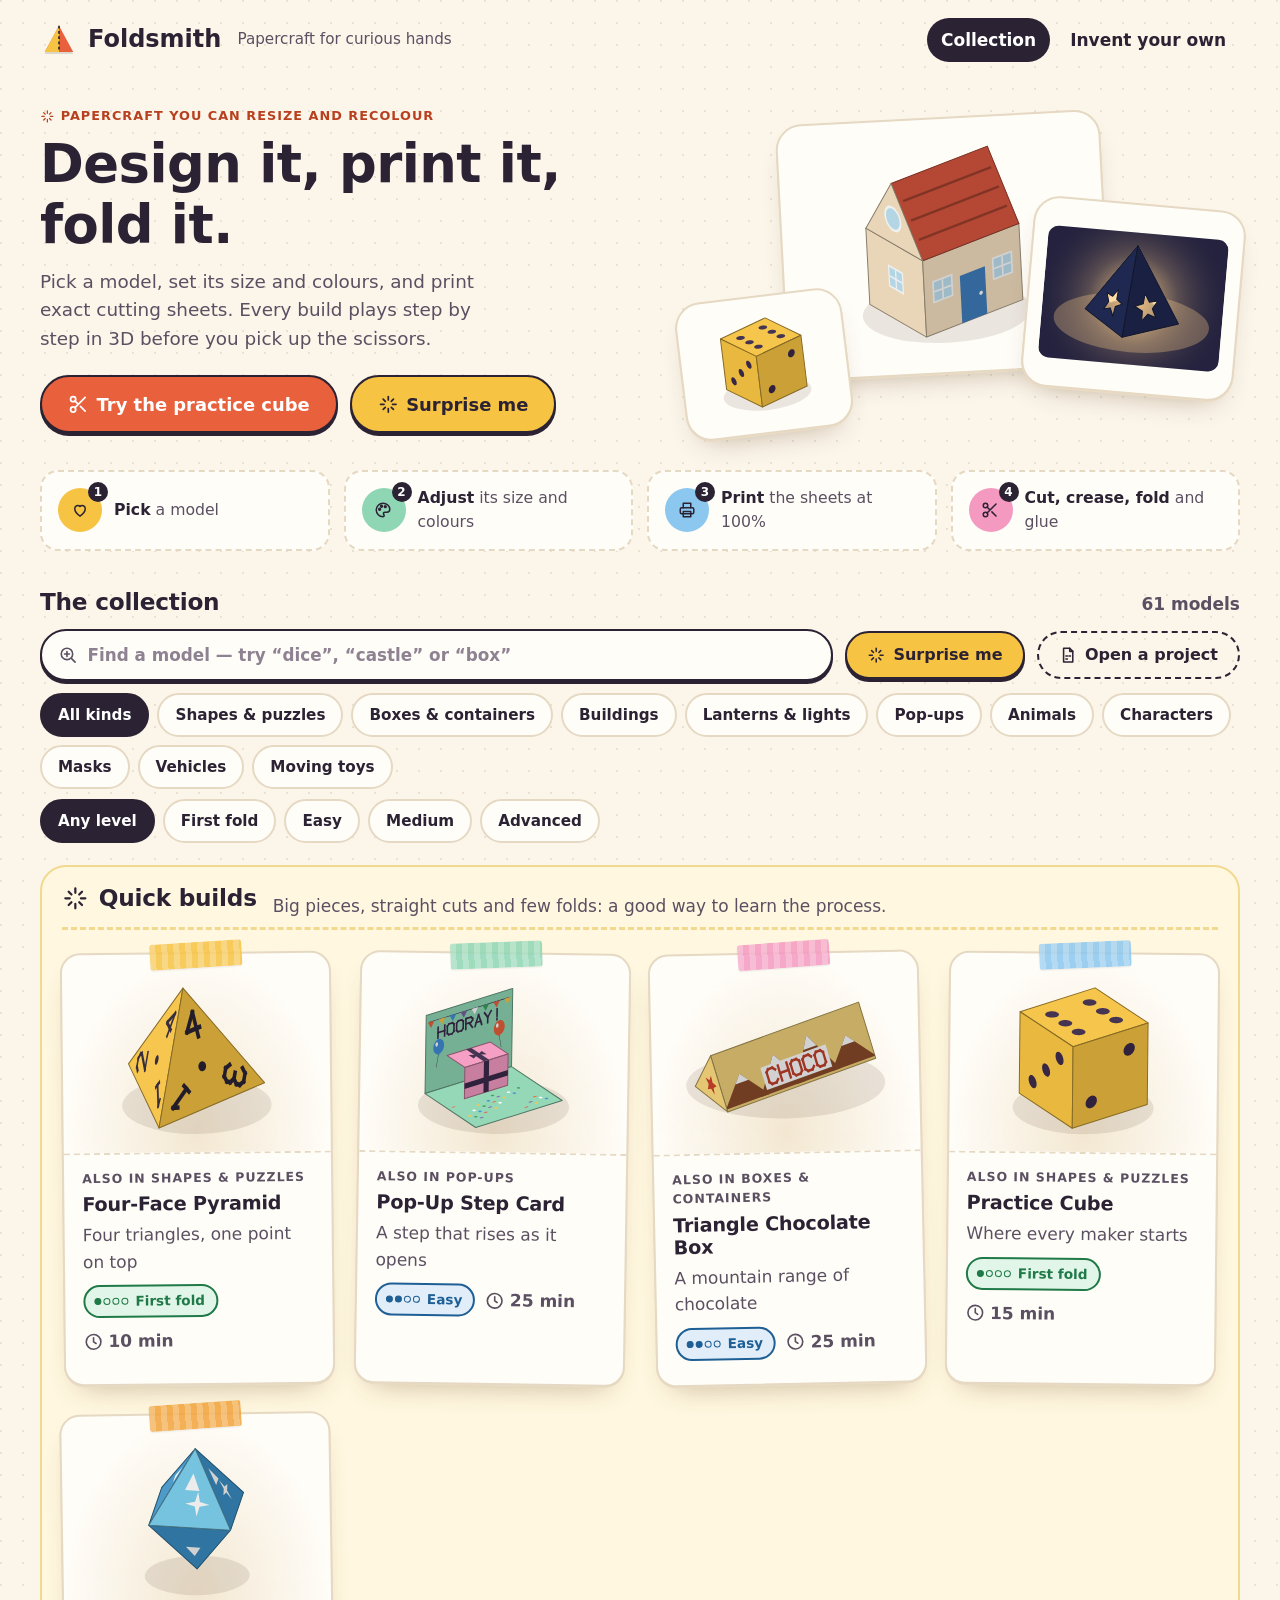
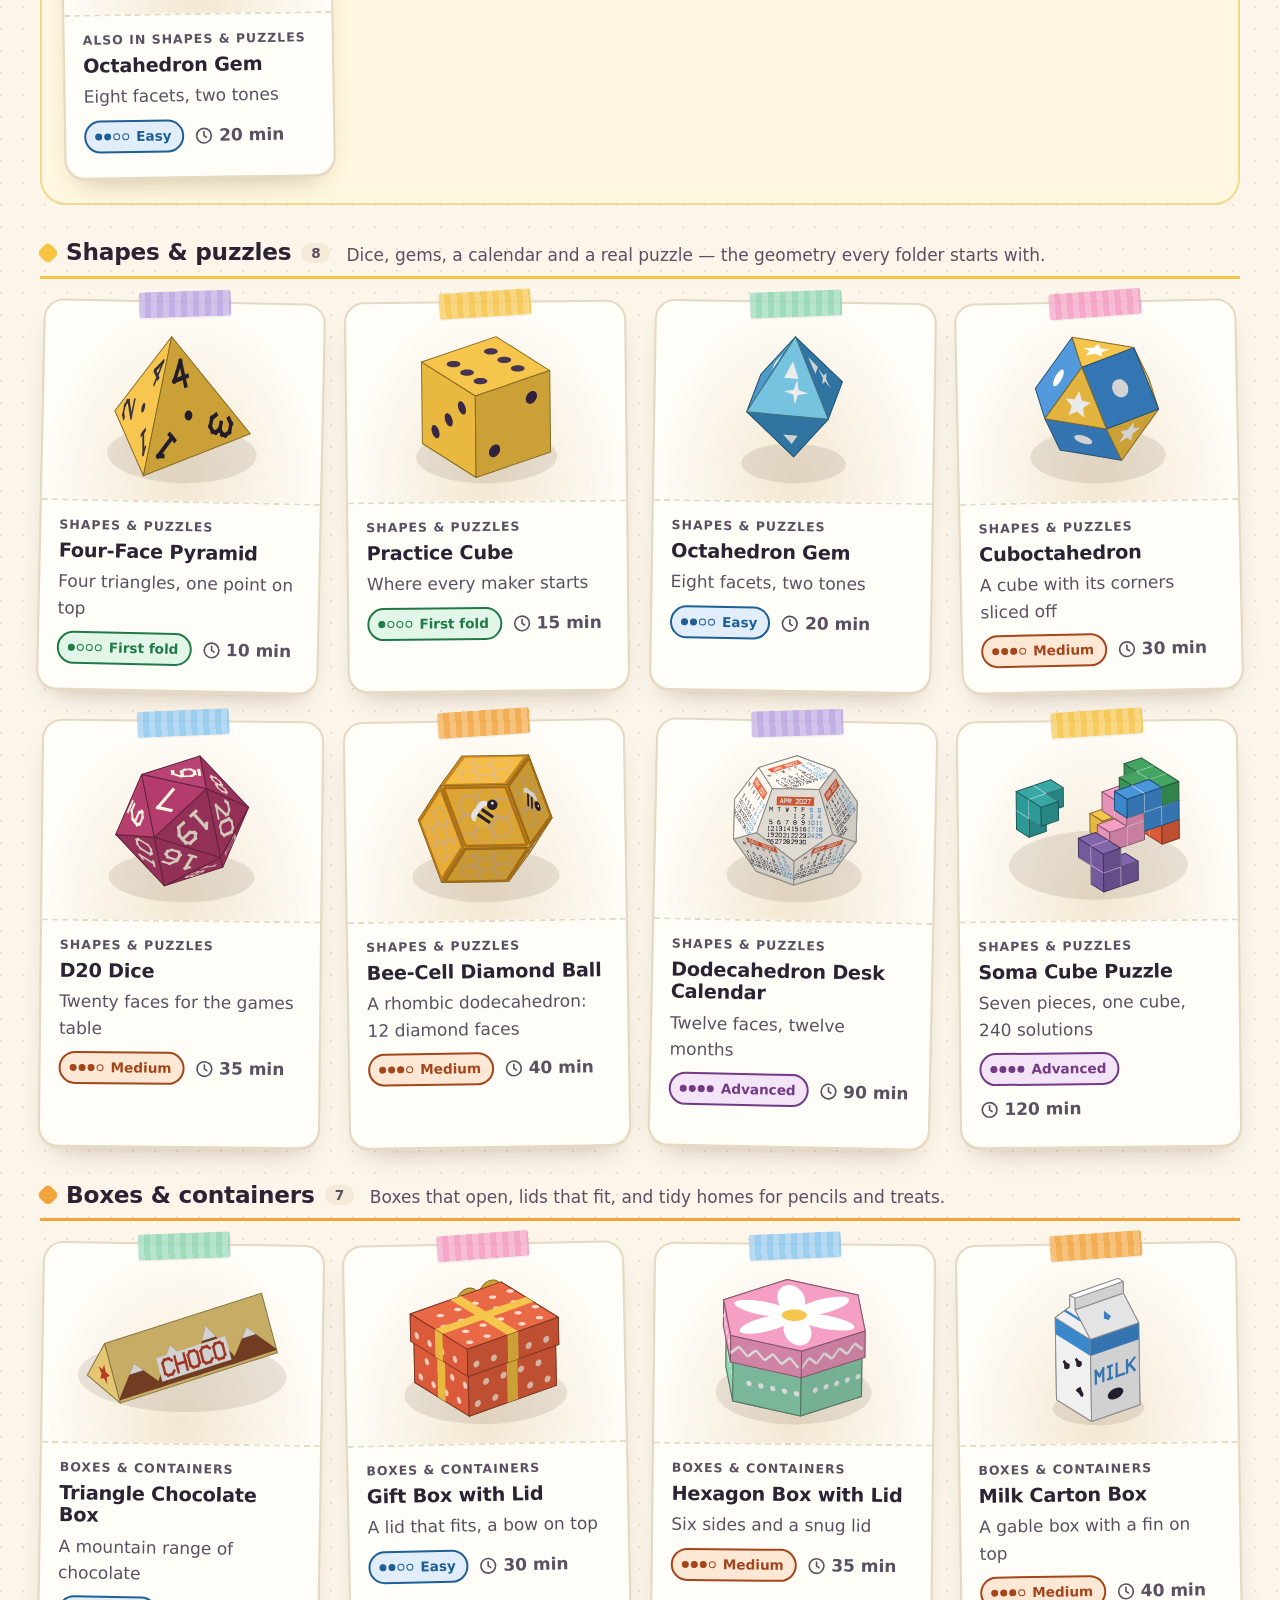
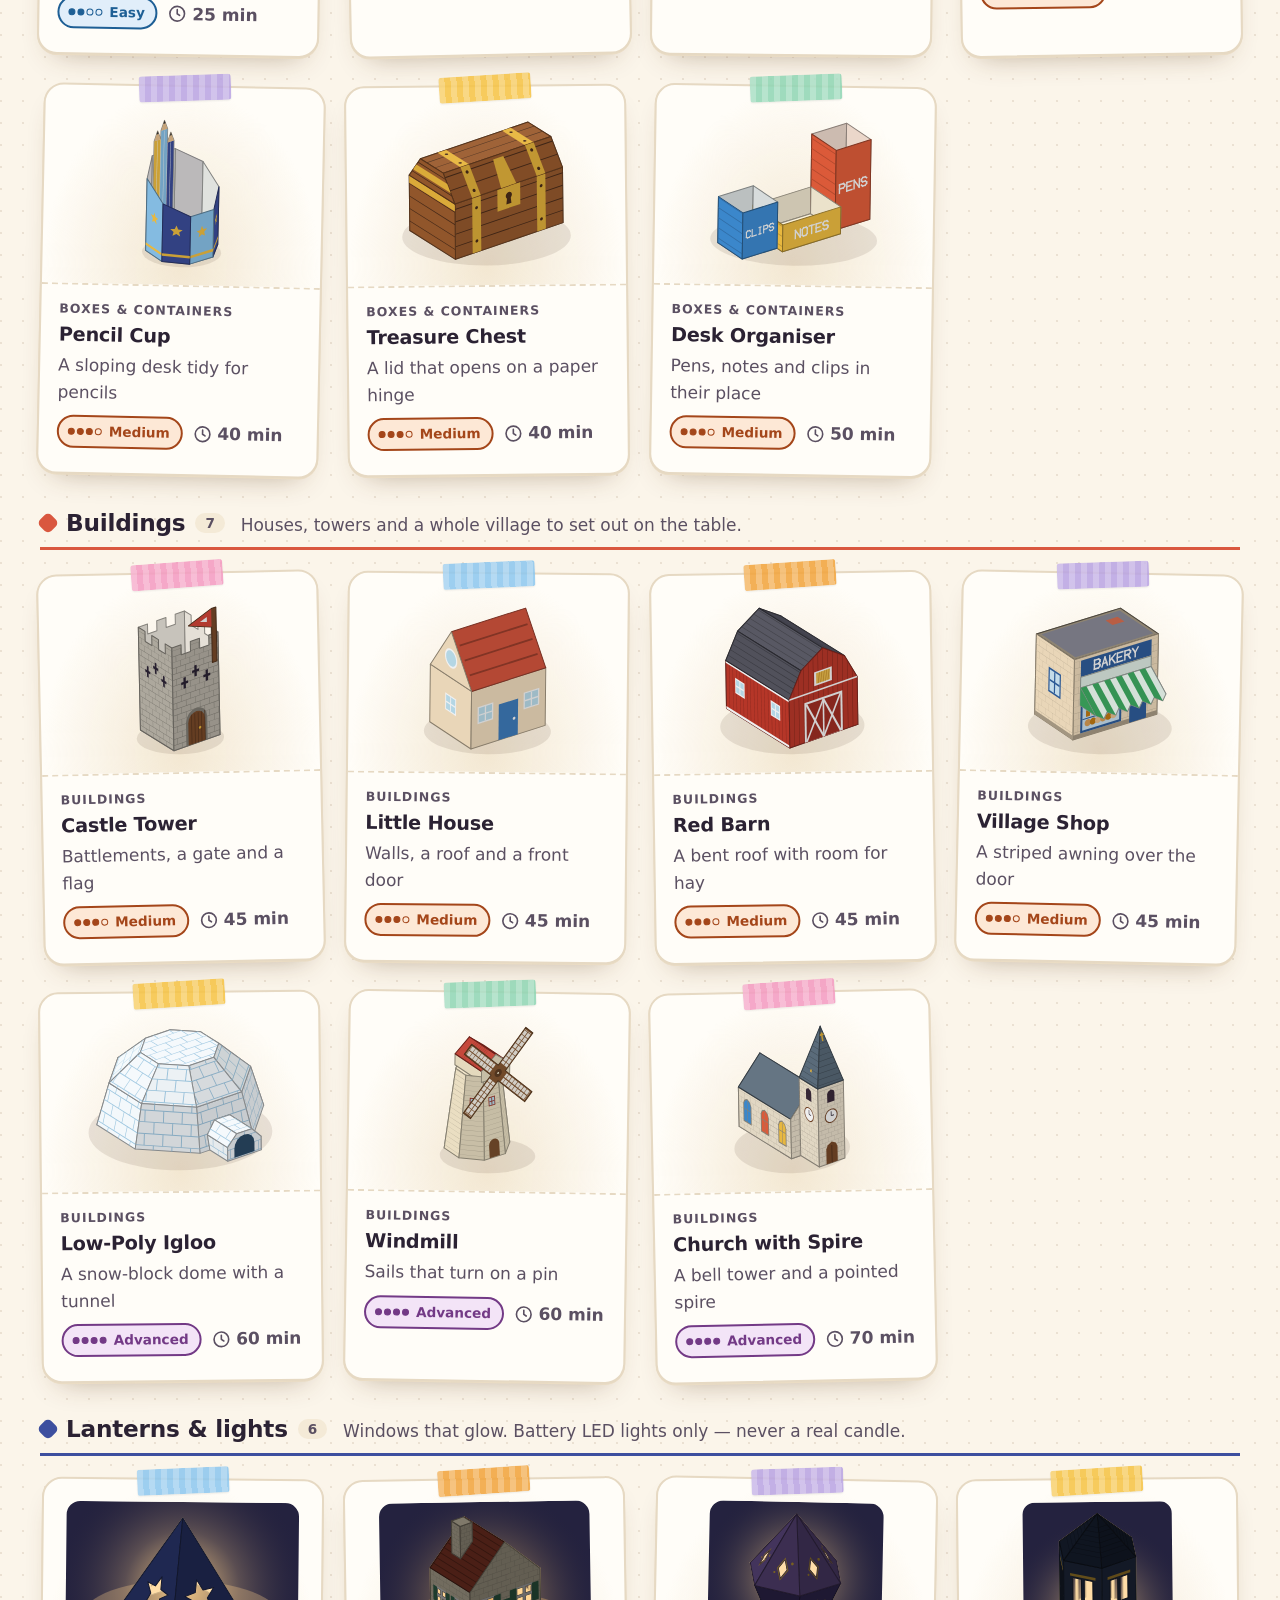
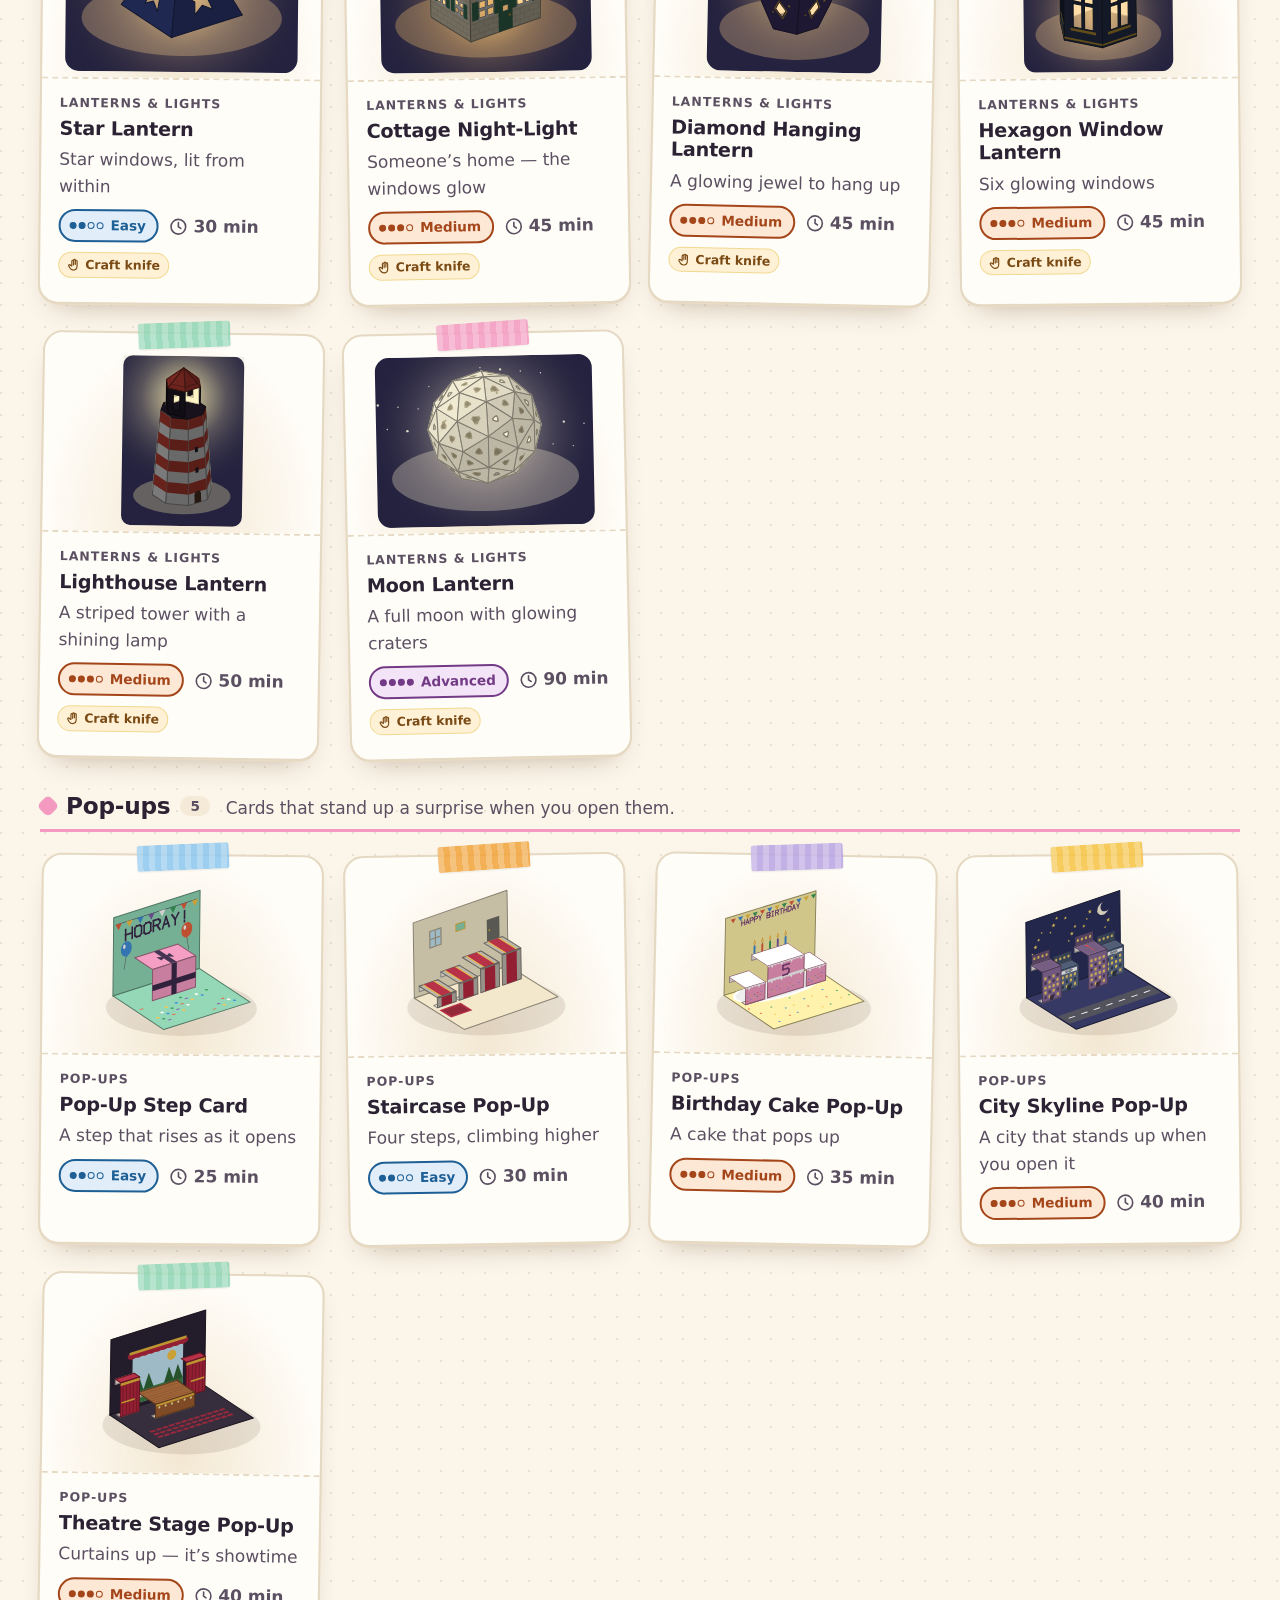
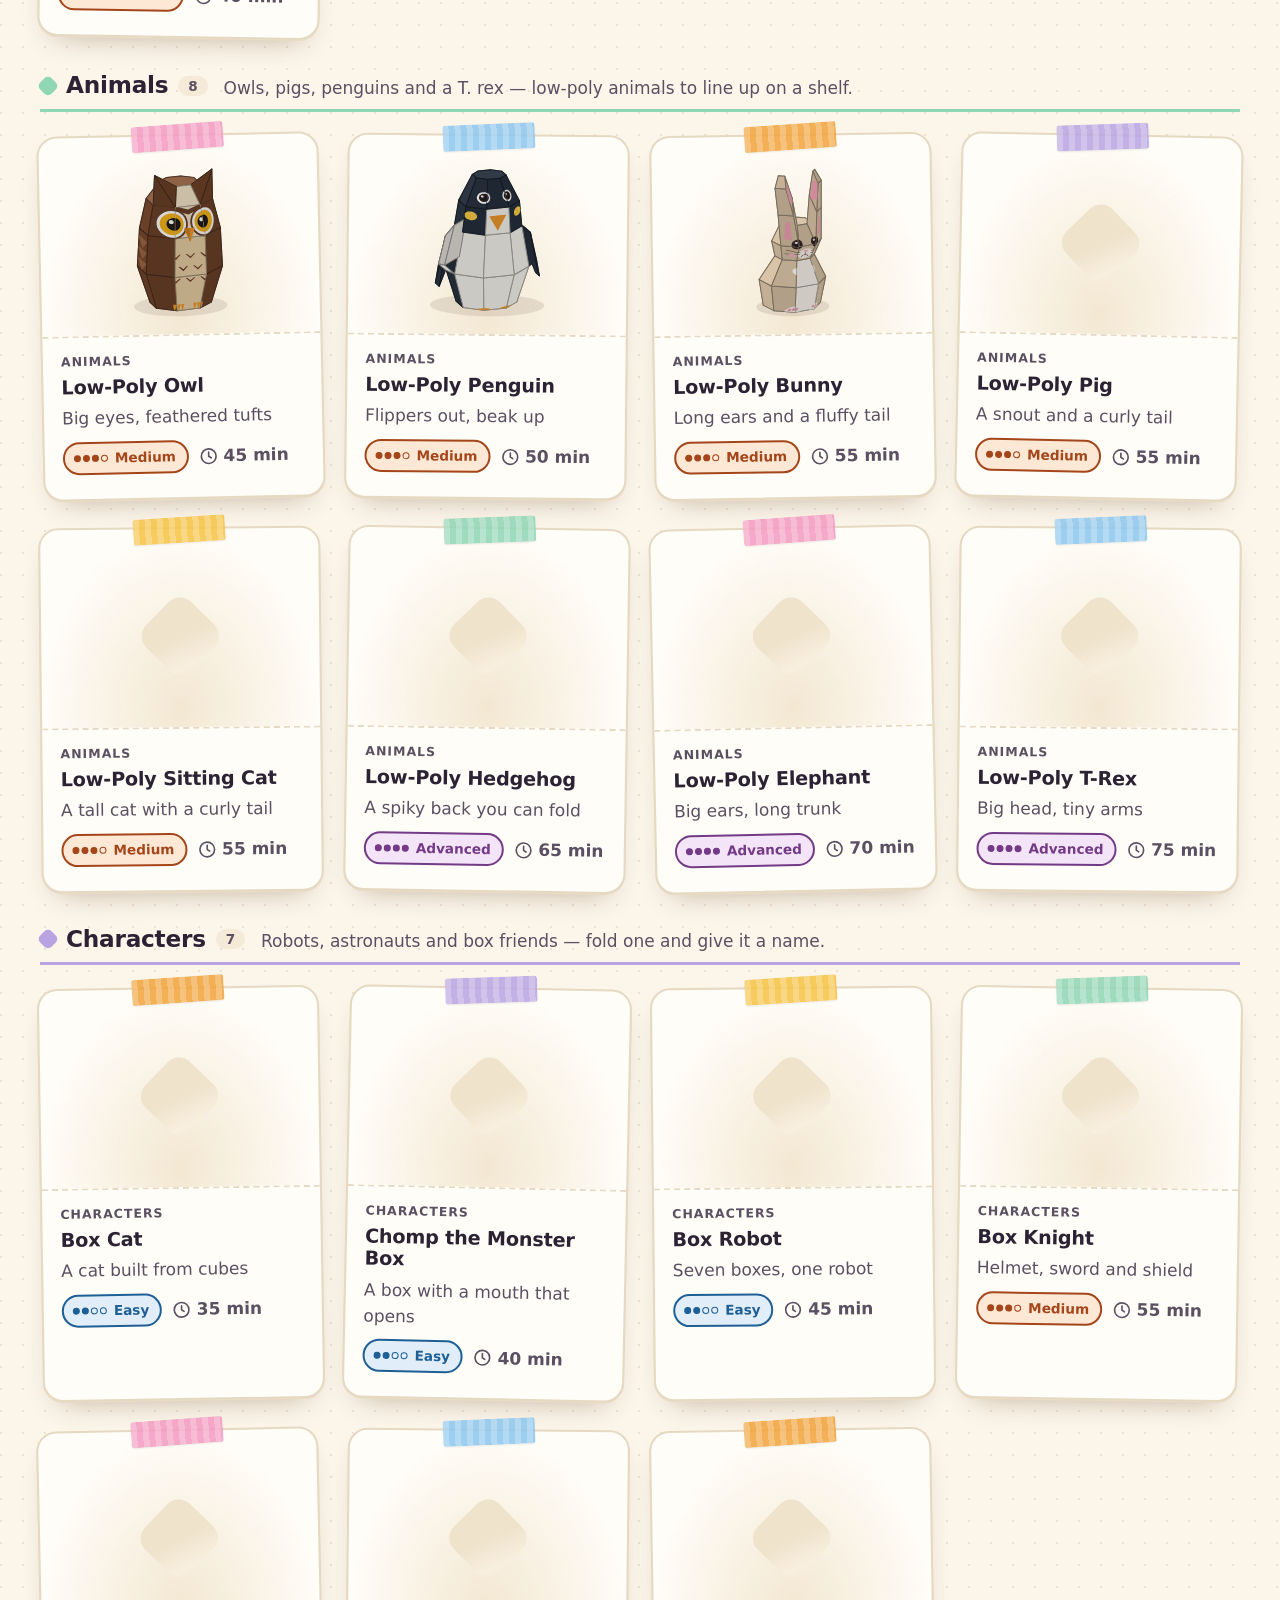
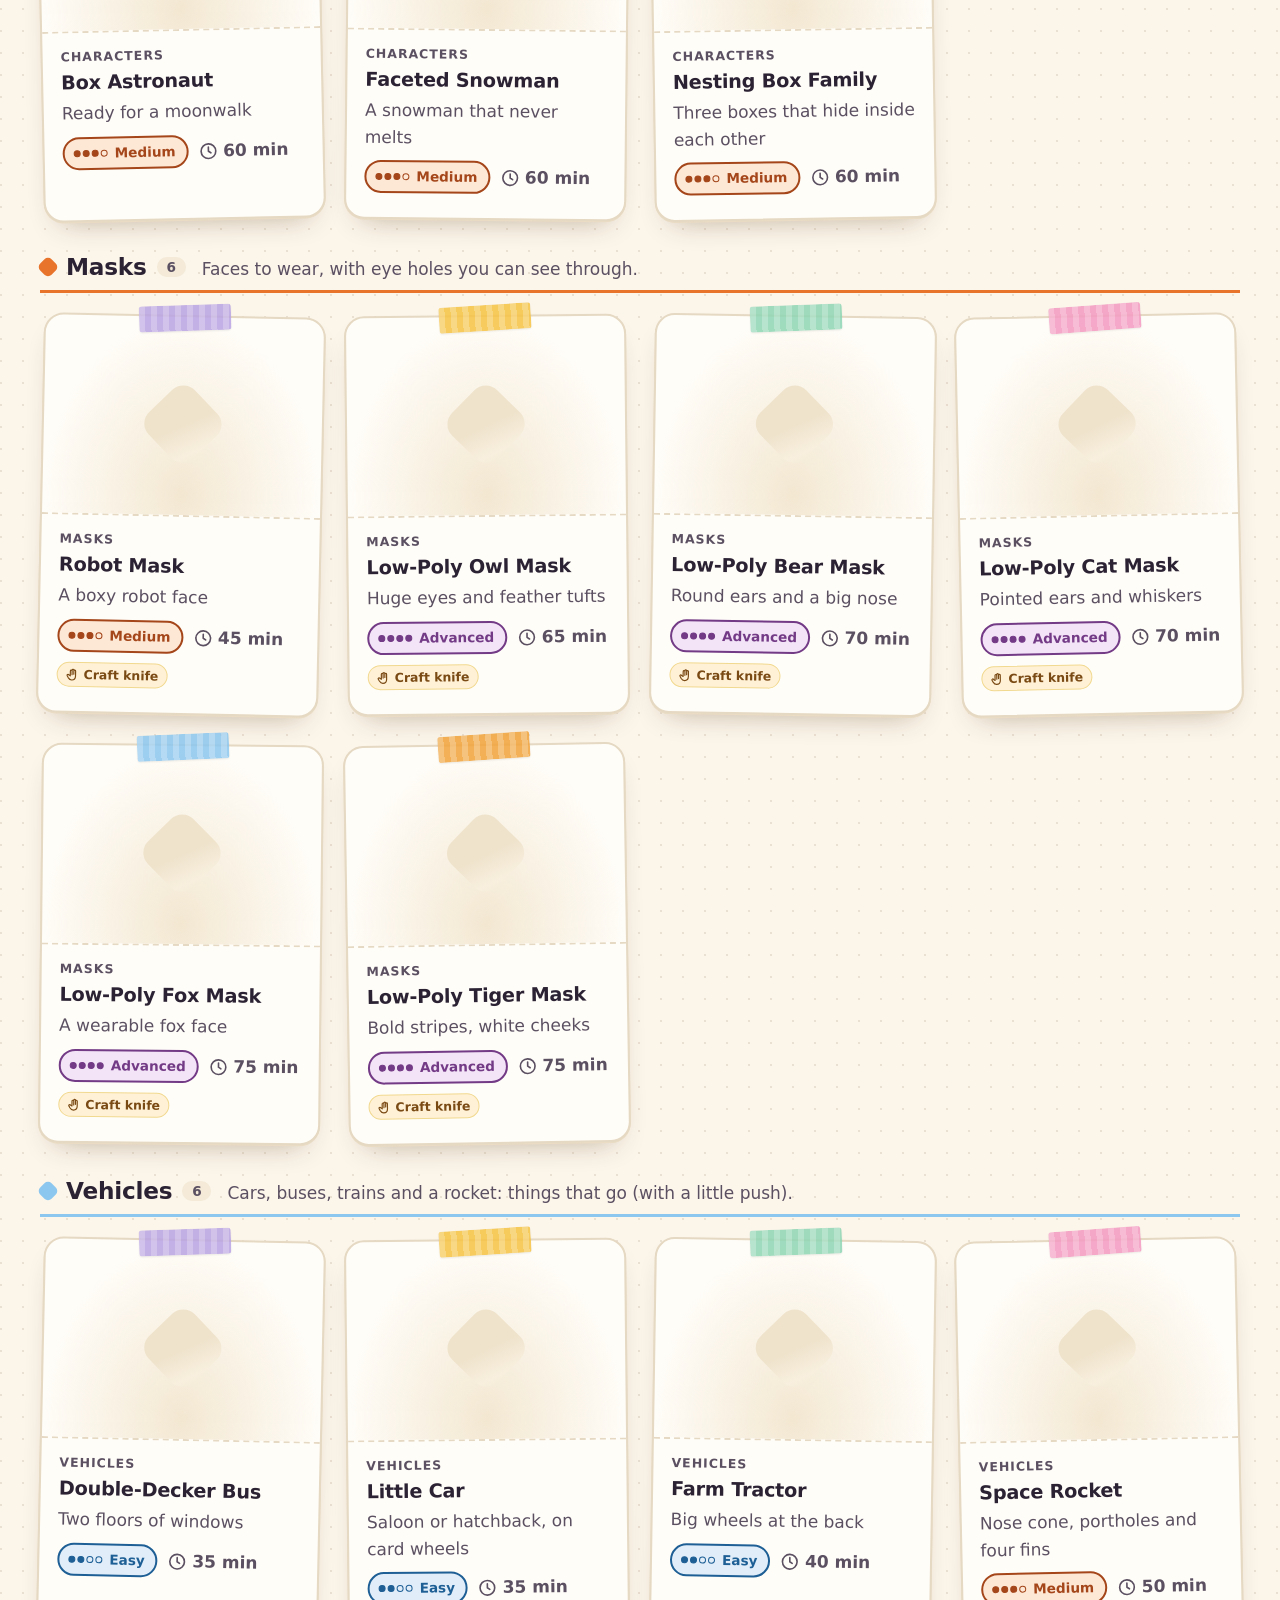
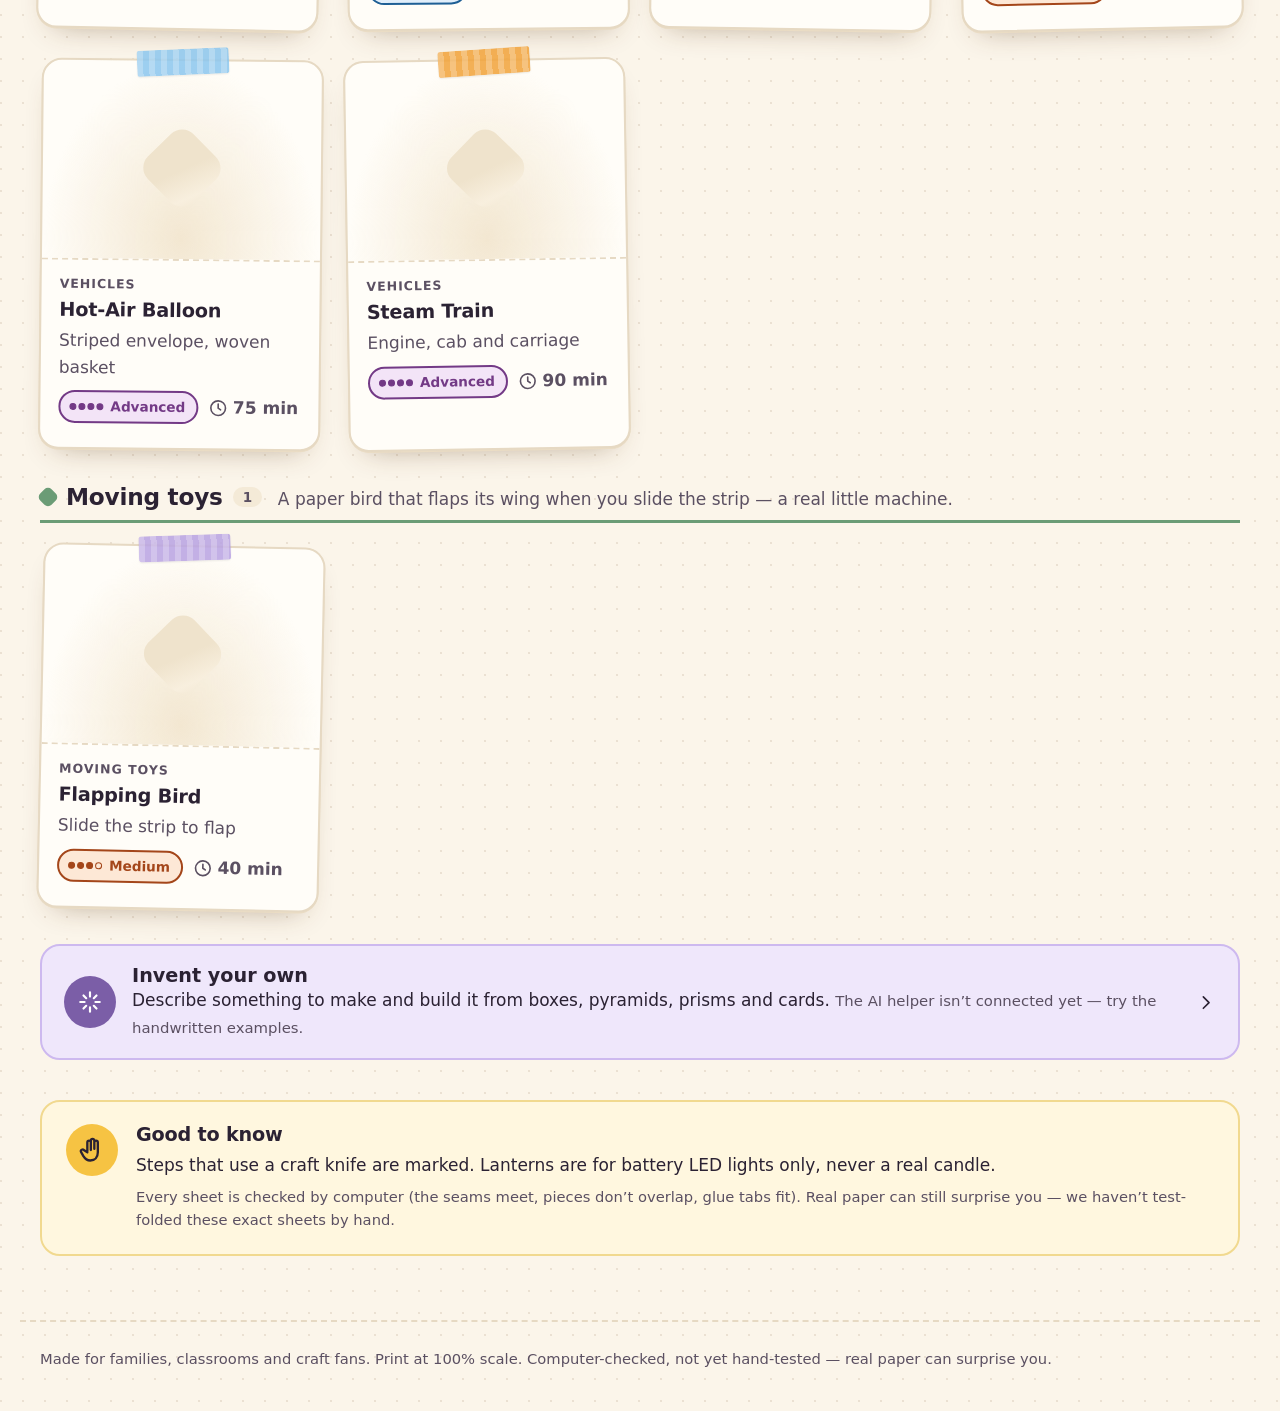
==== commit 1bea89a0: "[Claude] Publish studio site (full build) 2026-09-27T05:23Z Built static files only: hub, read-only " ====
--- a/foldsmith/index.html
+++ b/foldsmith/index.html
@@ -7,7 +7,7 @@
     <meta name="theme-color" content="#fbf5ea" />
     <title>Foldsmith · Papercraft for curious hands</title>
     <link rel="icon" href="data:image/svg+xml,%3Csvg xmlns='http://www.w3.org/2000/svg' viewBox='0 0 32 32'%3E%3Cpath d='M4 26 16 4l12 22z' fill='%23e8603c'/%3E%3Cpath d='M16 4v22L4 26z' fill='%23f6c343'/%3E%3C/svg%3E" />
-    <script type="module" crossorigin src="./assets/index-DP_TNp-_.js"></script>
+    <script type="module" crossorigin src="./assets/index-DfLNVFUn.js"></script>
     <link rel="stylesheet" crossorigin href="./assets/index-CxnnfFWY.css">
   </head>
   <body>
